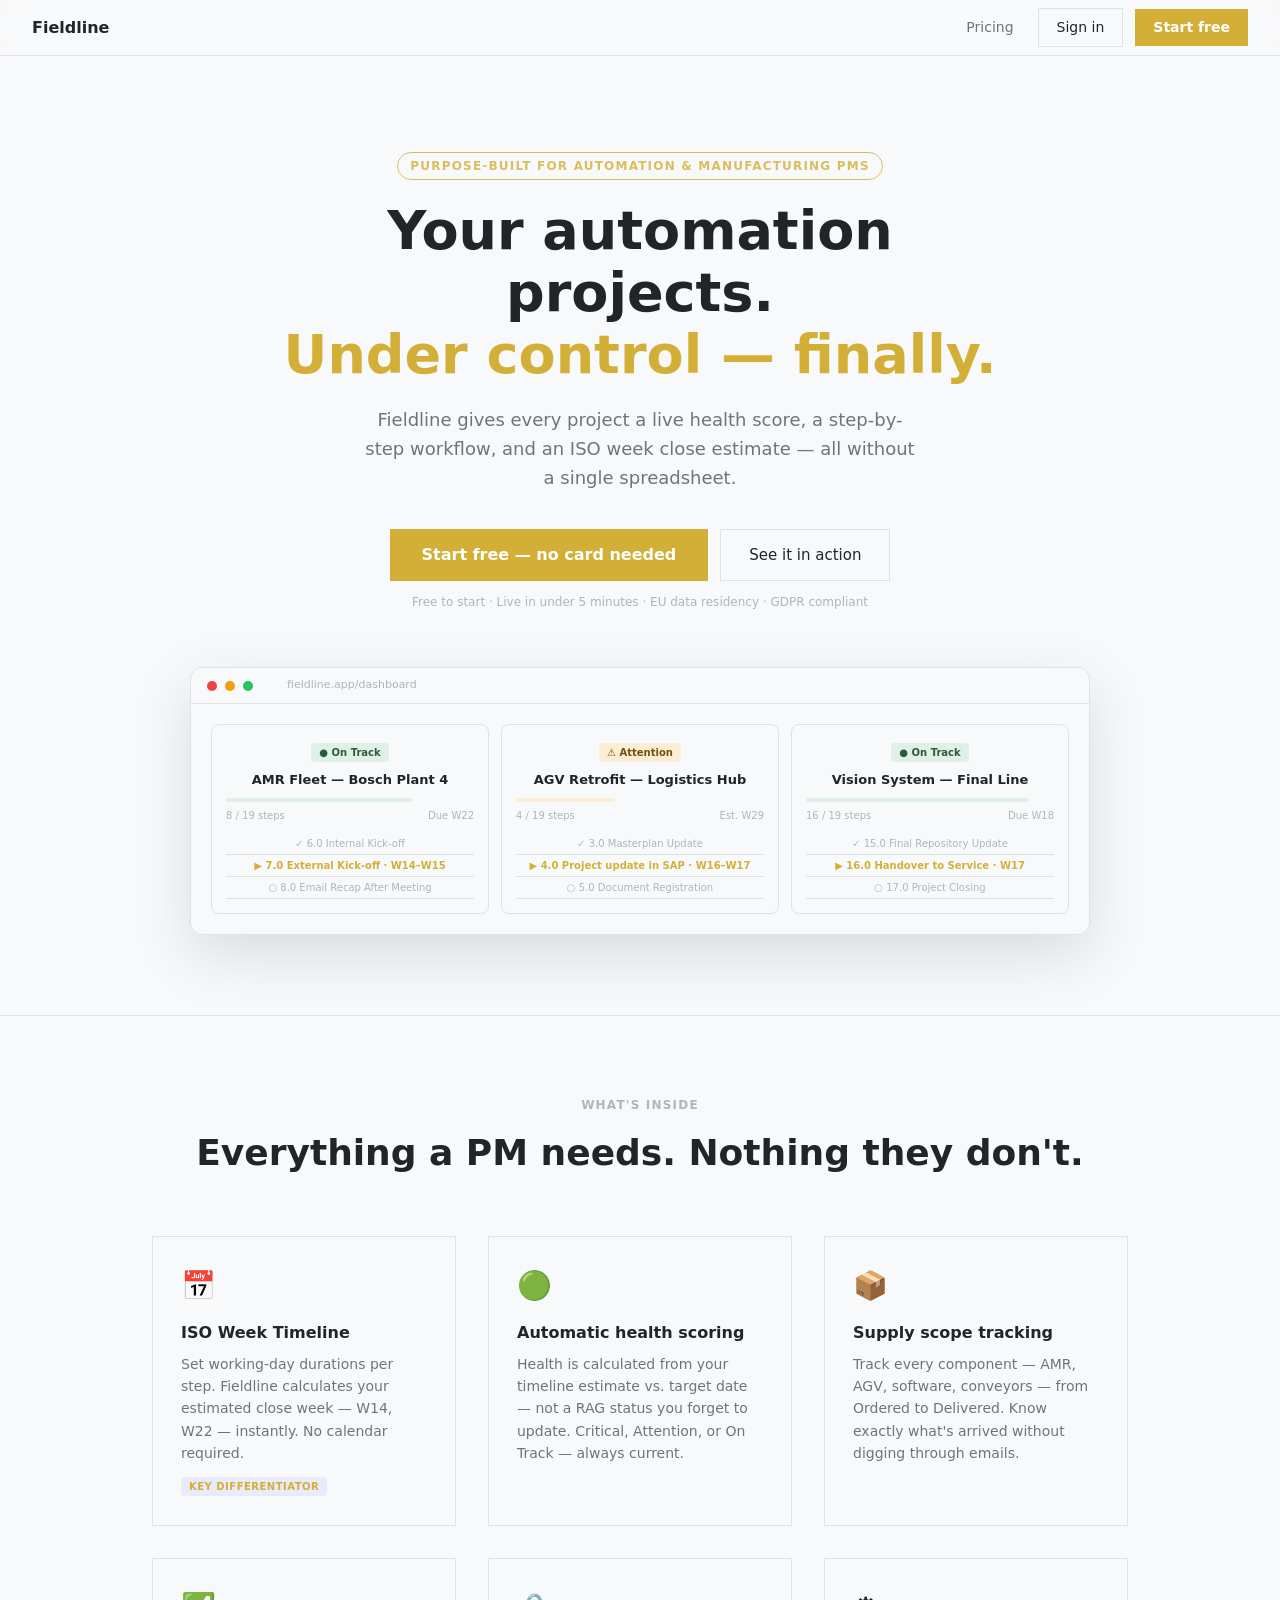
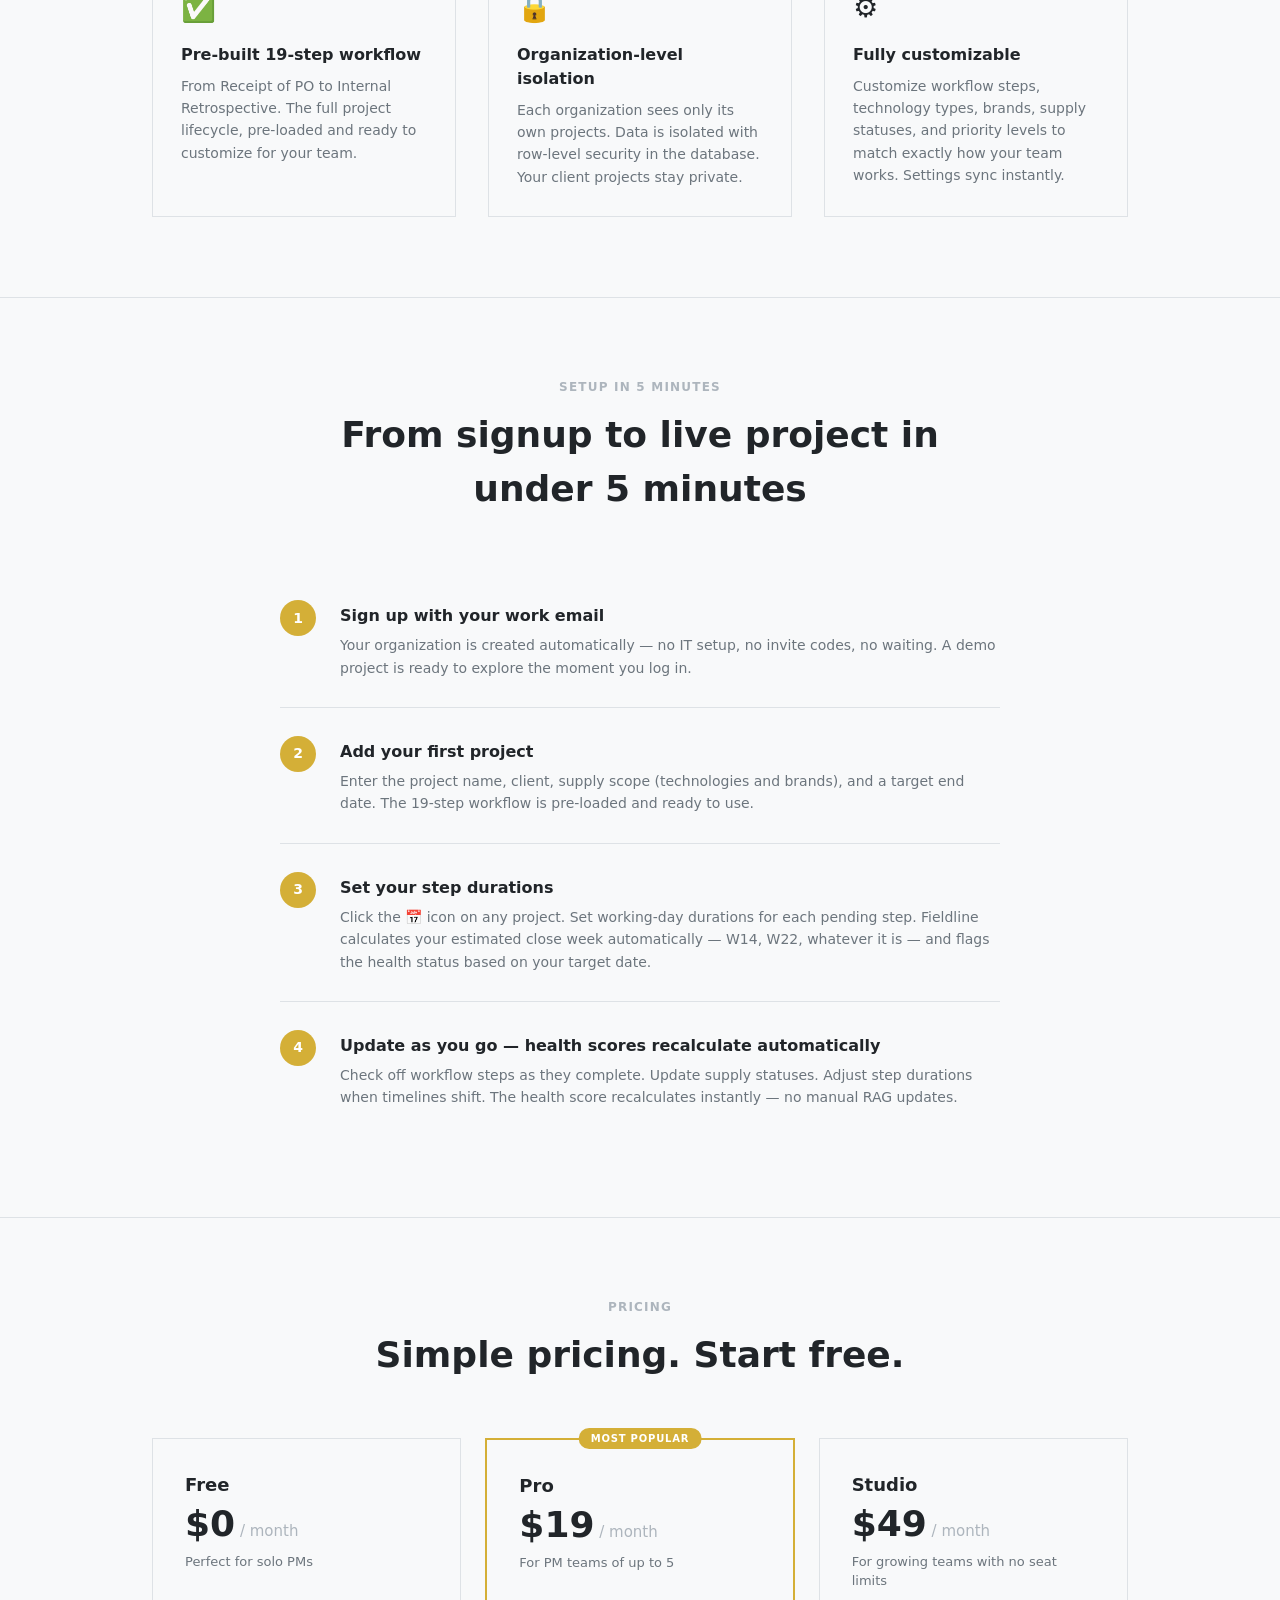
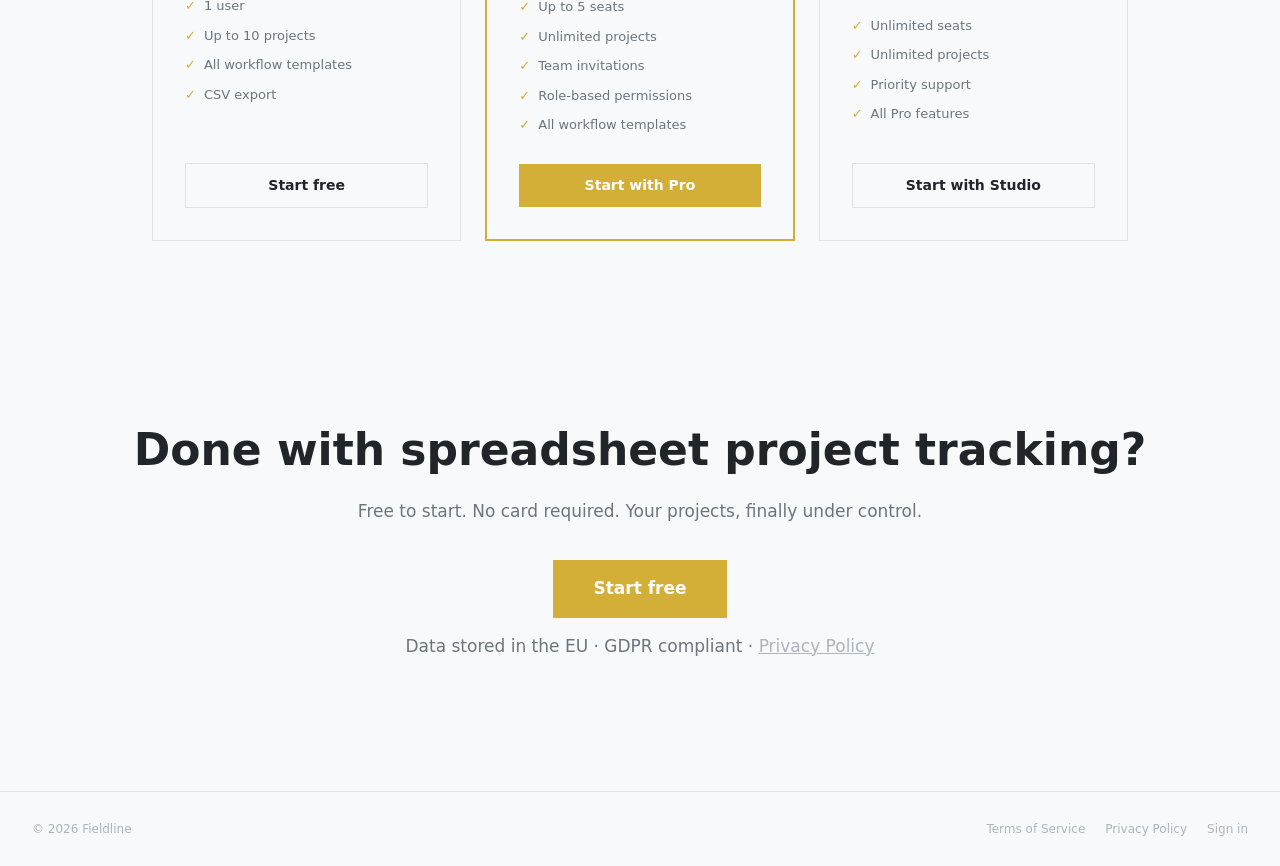
==== index.html @ 5351e6e5 "feat: Fieldline rebrand — logo, palette, splash screen - Replace brand name and copy with Fieldline " ====
<!DOCTYPE html>
<html lang="en">

<head>
    <meta charset="UTF-8">
    <link rel="icon" type="image/svg+xml" href="favicon.svg">
    <meta name="viewport" content="width=device-width, initial-scale=1.0">
    <title>Fieldline — Project Control for Automation & Manufacturing PMs</title>
    <meta name="description" content="Replace your project spreadsheets with a purpose-built dashboard. Workflow steps, supply scope, live health scoring, and ISO week scheduling — in one place.">

    <!-- Open Graph -->
    <meta property="og:title" content="Fieldline — Project Control for Automation & Manufacturing PMs">
    <meta property="og:description" content="Replace your project spreadsheets with a purpose-built dashboard. Workflow steps, supply scope, and ISO week scheduling in one place.">
    <meta property="og:type" content="website">
    <meta property="og:image" content="https://placehold.co/1200x630/1e293b/94a3b8?text=Fieldline">

    <!-- Twitter -->
    <meta name="twitter:card" content="summary_large_image">
    <meta name="twitter:title" content="Fieldline — Project Control for Automation & Manufacturing PMs">
    <meta name="twitter:description" content="Replace your project spreadsheets with a purpose-built dashboard.

    <!-- Favicon -->
    <link rel="icon" href="data:image/svg+xml,<svg xmlns='http://www.w3.org/2000/svg' viewBox='0 0 100 100'><text y='.9em' font-size='90'>📊</text></svg>">

    <link rel="stylesheet" href="styles.css">
    <style>
        /* ---- LANDING PAGE STYLES ---- */
        body { margin: 0; font-family: system-ui, -apple-system, sans-serif; }

        .lp-nav {
            position: sticky; top: 0; z-index: 100;
            display: flex; align-items: center; justify-content: space-between;
            padding: 0 32px; height: 56px;
            background: var(--bg-primary);
            border-bottom: 1px solid var(--border);
            backdrop-filter: blur(8px);
        }
        .lp-nav-brand { font-size: 16px; font-weight: 700; color: var(--text-primary); text-decoration: none; }
        .lp-nav-actions { display: flex; gap: 12px; align-items: center; }

        .lp-hero {
            padding: 96px 32px 80px;
            text-align: center;
            background: var(--bg-primary);
            border-bottom: 1px solid var(--border);
        }
        .lp-eyebrow {
            display: inline-block;
            font-size: 12px; font-weight: 700; letter-spacing: 0.1em; text-transform: uppercase;
            color: var(--primary); margin-bottom: 20px;
            padding: 4px 12px; border: 1px solid var(--primary);
            border-radius: 100px; opacity: 0.8;
        }
        .lp-headline {
            font-size: clamp(32px, 5vw, 54px);
            font-weight: 800; line-height: 1.15;
            color: var(--text-primary);
            max-width: 760px; margin: 0 auto 20px;
        }
        .lp-headline em { font-style: normal; color: var(--primary); }
        .lp-subline {
            font-size: 18px; color: var(--text-secondary); line-height: 1.6;
            max-width: 560px; margin: 0 auto 36px;
        }
        .lp-cta-group { display: flex; gap: 12px; justify-content: center; flex-wrap: wrap; }
        .lp-cta-primary {
            display: inline-block; padding: 14px 32px;
            background: var(--primary); color: white;
            font-size: 16px; font-weight: 700;
            border-radius: var(--radius); text-decoration: none;
            transition: opacity 0.15s;
        }
        .lp-cta-primary:hover { opacity: 0.88; }
        .lp-cta-secondary {
            display: inline-block; padding: 14px 28px;
            color: var(--text-primary); font-size: 15px; font-weight: 500;
            border: 1px solid var(--border); border-radius: var(--radius);
            text-decoration: none; background: var(--bg-primary);
            transition: border-color 0.15s;
        }
        .lp-cta-secondary:hover { border-color: var(--primary); }
        .lp-free-note { font-size: 12px; color: var(--text-muted); margin-top: 12px; }

        /* Mock dashboard preview */
        .lp-preview {
            max-width: 900px; margin: 56px auto 0;
            border: 1px solid var(--border); border-radius: 12px;
            overflow: hidden; box-shadow: 0 20px 60px rgba(0,0,0,0.12);
            background: var(--bg-secondary);
        }
        .lp-preview-bar {
            height: 36px; background: var(--bg-secondary);
            border-bottom: 1px solid var(--border);
            display: flex; align-items: center; padding: 0 16px; gap: 8px;
        }
        .lp-preview-dot { width: 10px; height: 10px; border-radius: 50%; }
        .lp-preview-url {
            flex: 1; height: 20px; background: var(--bg-primary);
            border-radius: 4px; margin: 0 16px;
            display: flex; align-items: center; padding: 0 10px;
            font-size: 11px; color: var(--text-muted);
        }
        .lp-preview-content { padding: 20px; display: grid; grid-template-columns: 1fr 1fr 1fr; gap: 12px; }
        .lp-mock-card {
            background: var(--bg-primary); border: 1px solid var(--border);
            border-radius: 8px; padding: 14px;
        }
        .lp-mock-tag { display: inline-block; font-size: 10px; font-weight: 700; padding: 2px 8px; border-radius: 4px; margin-bottom: 8px; }
        .lp-mock-tag.green { background: var(--green-bg); color: var(--green-text); }
        .lp-mock-tag.yellow { background: var(--yellow-bg); color: var(--yellow-text); }
        .lp-mock-tag.red { background: var(--red-bg); color: var(--red-text); }
        .lp-mock-title { font-size: 13px; font-weight: 600; color: var(--text-primary); margin-bottom: 8px; }
        .lp-mock-bar { height: 4px; border-radius: 2px; margin-bottom: 4px; }
        .lp-mock-row { display: flex; justify-content: space-between; font-size: 10px; color: var(--text-muted); margin-top: 6px; }
        .lp-mock-step { font-size: 10px; color: var(--text-muted); padding: 3px 0; border-bottom: 1px solid var(--border); }
        .lp-mock-step.active { color: var(--primary); font-weight: 600; }

        /* Features */
        .lp-features {
            padding: 80px 32px;
            max-width: 1040px; margin: 0 auto;
        }
        .lp-section-label {
            text-align: center; font-size: 12px; font-weight: 700;
            letter-spacing: 0.1em; text-transform: uppercase;
            color: var(--text-muted); margin-bottom: 12px;
        }
        .lp-section-title {
            text-align: center; font-size: clamp(24px, 3vw, 36px);
            font-weight: 800; color: var(--text-primary); margin-bottom: 56px;
        }
        .lp-features-grid {
            display: grid; grid-template-columns: repeat(3, 1fr); gap: 32px;
        }
        .lp-feature {
            padding: 28px; border: 1px solid var(--border);
            border-radius: var(--radius); background: var(--bg-secondary);
        }
        .lp-feature-icon { font-size: 28px; margin-bottom: 14px; display: block; }
        .lp-feature h3 { font-size: 16px; font-weight: 700; color: var(--text-primary); margin: 0 0 8px; }
        .lp-feature p { font-size: 14px; color: var(--text-secondary); line-height: 1.6; margin: 0; }
        .lp-feature-badge {
            display: inline-block; margin-top: 12px;
            font-size: 10px; font-weight: 700; letter-spacing: 0.05em;
            text-transform: uppercase; padding: 2px 8px;
            border-radius: 4px; color: var(--primary);
            background: rgba(99, 102, 241, 0.1);
        }

        /* How it works */
        .lp-steps {
            background: var(--bg-secondary);
            border-top: 1px solid var(--border);
            border-bottom: 1px solid var(--border);
            padding: 80px 32px;
        }
        .lp-steps-inner { max-width: 720px; margin: 0 auto; }
        .lp-step-list { display: flex; flex-direction: column; gap: 0; margin-top: 48px; }
        .lp-step {
            display: flex; gap: 24px; padding: 28px 0;
            border-bottom: 1px solid var(--border);
        }
        .lp-step:last-child { border-bottom: none; }
        .lp-step-num {
            width: 36px; height: 36px; min-width: 36px;
            border-radius: 50%; background: var(--primary);
            color: white; font-size: 14px; font-weight: 800;
            display: flex; align-items: center; justify-content: center;
        }
        .lp-step-body h3 { font-size: 16px; font-weight: 700; color: var(--text-primary); margin: 4px 0 6px; }
        .lp-step-body p { font-size: 14px; color: var(--text-secondary); line-height: 1.6; margin: 0; }

        /* Pricing */
        .lp-pricing {
            padding: 80px 32px;
            max-width: 1040px; margin: 0 auto;
        }
        .lp-pricing-grid {
            display: grid; grid-template-columns: repeat(3, 1fr); gap: 24px;
            margin-top: 48px;
        }
        .lp-plan {
            border: 1px solid var(--border); border-radius: var(--radius);
            padding: 32px; background: var(--bg-secondary);
            display: flex; flex-direction: column;
        }
        .lp-plan.popular {
            border-color: var(--primary); border-width: 2px;
            position: relative;
        }
        .lp-plan-badge {
            position: absolute; top: -12px; left: 50%; transform: translateX(-50%);
            background: var(--primary); color: #fff;
            font-size: 10px; font-weight: 700; letter-spacing: 0.08em;
            text-transform: uppercase; padding: 3px 12px; border-radius: 20px;
        }
        .lp-plan-name { font-size: 18px; font-weight: 800; color: var(--text-primary); margin-bottom: 8px; }
        .lp-plan-price { font-size: 36px; font-weight: 800; color: var(--text-primary); line-height: 1; }
        .lp-plan-price span { font-size: 15px; font-weight: 400; color: var(--text-muted); }
        .lp-plan-desc { font-size: 13px; color: var(--text-secondary); margin: 10px 0 20px; }
        .lp-plan-features { list-style: none; padding: 0; margin: 0 0 24px; flex: 1; }
        .lp-plan-features li { font-size: 13px; color: var(--text-secondary); padding: 5px 0; display: flex; gap: 8px; }
        .lp-plan-features li::before { content: "✓"; color: var(--primary); font-weight: 700; }
        .lp-plan-cta {
            display: block; text-align: center; padding: 11px 16px;
            border-radius: var(--radius); font-size: 14px; font-weight: 700;
            text-decoration: none; cursor: pointer;
        }
        .lp-plan-cta.primary { background: var(--primary); color: #fff; }
        .lp-plan-cta.primary:hover { opacity: 0.88; }
        .lp-plan-cta.secondary { border: 1.5px solid var(--border); color: var(--text-primary); }
        .lp-plan-cta.secondary:hover { border-color: var(--primary); color: var(--primary); }
        @media (max-width: 768px) {
            .lp-pricing-grid { grid-template-columns: 1fr; max-width: 400px; margin-left: auto; margin-right: auto; }
        }

        /* CTA banner */
        .lp-cta-banner {
            padding: 96px 32px; text-align: center;
        }
        .lp-cta-banner h2 { font-size: clamp(28px, 4vw, 44px); font-weight: 800; color: var(--text-primary); margin-bottom: 16px; }
        .lp-cta-banner p { font-size: 17px; color: var(--text-secondary); margin-bottom: 36px; }

        /* Footer */
        .lp-footer {
            border-top: 1px solid var(--border);
            padding: 28px 32px;
            display: flex; align-items: center; justify-content: space-between;
            font-size: 12px; color: var(--text-muted);
            flex-wrap: wrap; gap: 12px;
        }
        .lp-footer a { color: var(--text-muted); text-decoration: none; }
        .lp-footer a:hover { color: var(--primary); }

        @media (max-width: 768px) {
            .lp-hero { padding: 60px 20px 48px; }
            .lp-features-grid { grid-template-columns: 1fr; gap: 16px; }
            .lp-preview-content { grid-template-columns: 1fr; }
            .lp-preview-content .lp-mock-card:nth-child(n+2) { display: none; }
            .lp-nav { padding: 0 16px; }
            .lp-footer { flex-direction: column; text-align: center; }
        }
    </style>
</head>

<body>
    <!-- NAV -->
    <nav class="lp-nav">
        <a href="/" class="lp-nav-brand">Fieldline</a>
        <div class="lp-nav-actions">
            <a href="#pricing" style="font-size:14px; color:var(--text-secondary); text-decoration:none; padding: 8px 12px;">Pricing</a>
            <a href="login.html" class="lp-cta-secondary" style="padding: 8px 18px; font-size:14px;">Sign in</a>
            <a href="login.html#register" class="lp-cta-primary" style="padding: 8px 18px; font-size:14px;">Start free</a>
        </div>
    </nav>

    <!-- HERO -->
    <section class="lp-hero">
        <span class="lp-eyebrow">Purpose-built for automation & manufacturing PMs</span>
        <h1 class="lp-headline">
            Your automation projects.<br>
            <em>Under control — finally.</em>
        </h1>
        <p class="lp-subline">
            Fieldline gives every project a live health score, a step-by-step workflow, and an ISO week close estimate — all without a single spreadsheet.
        </p>
        <div class="lp-cta-group">
            <a href="login.html" class="lp-cta-primary">Start free — no card needed</a>
            <a href="#how-it-works" class="lp-cta-secondary">See it in action</a>
        </div>
        <p class="lp-free-note">Free to start · Live in under 5 minutes · EU data residency · GDPR compliant</p>

        <!-- MOCK DASHBOARD PREVIEW -->
        <div class="lp-preview">
            <div class="lp-preview-bar">
                <div class="lp-preview-dot" style="background:#ef4444;"></div>
                <div class="lp-preview-dot" style="background:#f59e0b;"></div>
                <div class="lp-preview-dot" style="background:#22c55e;"></div>
                <div class="lp-preview-url">fieldline.app/dashboard</div>
            </div>
            <div class="lp-preview-content">
                <!-- Card 1: On Track -->
                <div class="lp-mock-card">
                    <div class="lp-mock-tag green">● On Track</div>
                    <div class="lp-mock-title">AMR Fleet — Bosch Plant 4</div>
                    <div class="lp-mock-bar" style="background:var(--green-bg); width:75%;"></div>
                    <div class="lp-mock-row"><span>8 / 19 steps</span><span>Due W22</span></div>
                    <div style="margin-top:10px;">
                        <div class="lp-mock-step">✓ 6.0 Internal Kick-off</div>
                        <div class="lp-mock-step active">▶ 7.0 External Kick-off · W14–W15</div>
                        <div class="lp-mock-step">○ 8.0 Email Recap After Meeting</div>
                    </div>
                </div>
                <!-- Card 2: Attention -->
                <div class="lp-mock-card">
                    <div class="lp-mock-tag yellow">⚠ Attention</div>
                    <div class="lp-mock-title">AGV Retrofit — Logistics Hub</div>
                    <div class="lp-mock-bar" style="background:var(--yellow-bg); width:40%;"></div>
                    <div class="lp-mock-row"><span>4 / 19 steps</span><span>Est. W29</span></div>
                    <div style="margin-top:10px;">
                        <div class="lp-mock-step">✓ 3.0 Masterplan Update</div>
                        <div class="lp-mock-step active">▶ 4.0 Project update in SAP · W16–W17</div>
                        <div class="lp-mock-step">○ 5.0 Document Registration</div>
                    </div>
                </div>
                <!-- Card 3: Healthy -->
                <div class="lp-mock-card">
                    <div class="lp-mock-tag green">● On Track</div>
                    <div class="lp-mock-title">Vision System — Final Line</div>
                    <div class="lp-mock-bar" style="background:var(--green-bg); width:90%;"></div>
                    <div class="lp-mock-row"><span>16 / 19 steps</span><span>Due W18</span></div>
                    <div style="margin-top:10px;">
                        <div class="lp-mock-step">✓ 15.0 Final Repository Update</div>
                        <div class="lp-mock-step active">▶ 16.0 Handover to Service · W17</div>
                        <div class="lp-mock-step">○ 17.0 Project Closing</div>
                    </div>
                </div>
            </div>
        </div>
    </section>

    <!-- FEATURES -->
    <section class="lp-features">
        <p class="lp-section-label">What's inside</p>
        <h2 class="lp-section-title">Everything a PM needs. Nothing they don't.</h2>
        <div class="lp-features-grid">
            <div class="lp-feature">
                <span class="lp-feature-icon">📅</span>
                <h3>ISO Week Timeline</h3>
                <p>Set working-day durations per step. Fieldline calculates your estimated close week — W14, W22 — instantly. No calendar required.</p>
                <span class="lp-feature-badge">Key differentiator</span>
            </div>
            <div class="lp-feature">
                <span class="lp-feature-icon">🟢</span>
                <h3>Automatic health scoring</h3>
                <p>Health is calculated from your timeline estimate vs. target date — not a RAG status you forget to update. Critical, Attention, or On Track — always current.</p>
            </div>
            <div class="lp-feature">
                <span class="lp-feature-icon">📦</span>
                <h3>Supply scope tracking</h3>
                <p>Track every component — AMR, AGV, software, conveyors — from Ordered to Delivered. Know exactly what's arrived without digging through emails.</p>
            </div>
            <div class="lp-feature">
                <span class="lp-feature-icon">✅</span>
                <h3>Pre-built 19-step workflow</h3>
                <p>From Receipt of PO to Internal Retrospective. The full project lifecycle, pre-loaded and ready to customize for your team.</p>
            </div>
            <div class="lp-feature">
                <span class="lp-feature-icon">🔒</span>
                <h3>Organization-level isolation</h3>
                <p>Each organization sees only its own projects. Data is isolated with row-level security in the database. Your client projects stay private.</p>
            </div>
            <div class="lp-feature">
                <span class="lp-feature-icon">⚙️</span>
                <h3>Fully customizable</h3>
                <p>Customize workflow steps, technology types, brands, supply statuses, and priority levels to match exactly how your team works. Settings sync instantly.</p>
            </div>
        </div>
    </section>

    <!-- HOW IT WORKS -->
    <section class="lp-steps" id="how-it-works">
        <div class="lp-steps-inner">
            <p class="lp-section-label">Setup in 5 minutes</p>
            <h2 class="lp-section-title" style="text-align:center;">From signup to live project in under 5 minutes</h2>
            <div class="lp-step-list">
                <div class="lp-step">
                    <div class="lp-step-num">1</div>
                    <div class="lp-step-body">
                        <h3>Sign up with your work email</h3>
                        <p>Your organization is created automatically — no IT setup, no invite codes, no waiting. A demo project is ready to explore the moment you log in.</p>
                    </div>
                </div>
                <div class="lp-step">
                    <div class="lp-step-num">2</div>
                    <div class="lp-step-body">
                        <h3>Add your first project</h3>
                        <p>Enter the project name, client, supply scope (technologies and brands), and a target end date. The 19-step workflow is pre-loaded and ready to use.</p>
                    </div>
                </div>
                <div class="lp-step">
                    <div class="lp-step-num">3</div>
                    <div class="lp-step-body">
                        <h3>Set your step durations</h3>
                        <p>Click the 📅 icon on any project. Set working-day durations for each pending step. Fieldline calculates your estimated close week automatically — W14, W22, whatever it is — and flags the health status based on your target date.</p>
                    </div>
                </div>
                <div class="lp-step">
                    <div class="lp-step-num">4</div>
                    <div class="lp-step-body">
                        <h3>Update as you go — health scores recalculate automatically</h3>
                        <p>Check off workflow steps as they complete. Update supply statuses. Adjust step durations when timelines shift. The health score recalculates instantly — no manual RAG updates.</p>
                    </div>
                </div>
            </div>
        </div>
    </section>

    <!-- PRICING -->
    <section id="pricing">
        <div class="lp-pricing">
            <p class="lp-section-label">Pricing</p>
            <h2 class="lp-section-title">Simple pricing. Start free.</h2>
            <div class="lp-pricing-grid">
                <!-- Free -->
                <div class="lp-plan">
                    <div class="lp-plan-name">Free</div>
                    <div class="lp-plan-price">$0<span> / month</span></div>
                    <p class="lp-plan-desc">Perfect for solo PMs</p>
                    <ul class="lp-plan-features">
                        <li>1 user</li>
                        <li>Up to 10 projects</li>
                        <li>All workflow templates</li>
                        <li>CSV export</li>
                    </ul>
                    <a href="login.html#register" class="lp-plan-cta secondary">Start free</a>
                </div>
                <!-- Pro -->
                <div class="lp-plan popular">
                    <div class="lp-plan-badge">Most popular</div>
                    <div class="lp-plan-name">Pro</div>
                    <div class="lp-plan-price">$19<span> / month</span></div>
                    <p class="lp-plan-desc">For PM teams of up to 5</p>
                    <ul class="lp-plan-features">
                        <li>Up to 5 seats</li>
                        <li>Unlimited projects</li>
                        <li>Team invitations</li>
                        <li>Role-based permissions</li>
                        <li>All workflow templates</li>
                    </ul>
                    <a href="login.html#register" class="lp-plan-cta primary">Start with Pro</a>
                </div>
                <!-- Studio -->
                <div class="lp-plan">
                    <div class="lp-plan-name">Studio</div>
                    <div class="lp-plan-price">$49<span> / month</span></div>
                    <p class="lp-plan-desc">For growing teams with no seat limits</p>
                    <ul class="lp-plan-features">
                        <li>Unlimited seats</li>
                        <li>Unlimited projects</li>
                        <li>Priority support</li>
                        <li>All Pro features</li>
                    </ul>
                    <a href="login.html#register" class="lp-plan-cta secondary">Start with Studio</a>
                </div>
            </div>
        </div>
    </section>

    <!-- CTA BANNER -->
    <section class="lp-cta-banner">
        <h2>Done with spreadsheet project tracking?</h2>
        <p>Free to start. No card required. Your projects, finally under control.</p>
        <a href="login.html" class="lp-cta-primary" style="font-size:17px; padding:16px 40px;">Start free</a>
        <p class="lp-free-note" style="margin-top:16px;">Data stored in the EU · GDPR compliant · <a href="legal.html#privacy" style="color:var(--text-muted);">Privacy Policy</a></p>
    </section>

    <!-- FOOTER -->
    <footer class="lp-footer">
        <span>© 2026 Fieldline</span>
        <div style="display:flex; gap:20px;">
            <a href="legal.html#tos">Terms of Service</a>
            <a href="legal.html#privacy">Privacy Policy</a>
            <a href="login.html">Sign in</a>
        </div>
    </footer>

    <script>
        // Apply saved theme
        const t = localStorage.getItem('pm-theme') || 'light';
        document.documentElement.setAttribute('data-theme', t);
    </script>
</body>

</html>
---- styles.css ----
/* ============================================
   PM Dashboard — Premium Design System
   ============================================ */
@import url('https://fonts.googleapis.com/css2?family=Inter:wght@400;500;600;700;800&display=swap');

:root {
    /* Core */
    --font: 'Inter', -apple-system, BlinkMacSystemFont, 'Segoe UI', sans-serif;
    --radius-sm: 4px;
    --radius-md: 8px;
    --radius-lg: 12px;
    --radius-xl: 16px;
    --transition: 0.2s ease;

    /* Light Theme */
    --bg: #F8F9FA;
    --bg-alt: #F1F3F5;
    --card: #FFFFFF;
    --card-hover: #fdfaf7;
    --text: #212529;
    --text-secondary: #6C757D;
    --text-muted: #ADB5BD;
    --border: #DEE2E6;
    --border-hover: #c4ab82;
    --primary: #D4AF37;
    --primary-hover: #B8961F;
    --primary-light: #FBF5DC;
    --sidebar-bg: #1A1C1E;
    --sidebar-text: #9BA3AD;
    --sidebar-text-active: #FFFFFF;
    --sidebar-hover: #2C2F33;
    --status-workflow: #0056B3;
    --shadow-sm: 0 1px 2px rgba(44,31,20,0.06);
    --shadow-md: 0 4px 6px -1px rgba(44,31,20,0.09), 0 2px 4px -2px rgba(44,31,20,0.06);
    --shadow-lg: 0 10px 15px -3px rgba(44,31,20,0.1), 0 4px 6px -4px rgba(44,31,20,0.05);
    --shadow-xl: 0 20px 25px -5px rgba(44,31,20,0.12), 0 8px 10px -6px rgba(44,31,20,0.07);

    /* Status Colors */
    --green: #4a7c5e;
    --green-bg: #dff0e6;
    --green-text: #2d5a3e;
    --yellow: #c47f1a;
    --yellow-bg: #faefd4;
    --yellow-text: #7a4e0a;
    --red: #b85c4a;
    --red-bg: #f5e0db;
    --red-text: #7a2e1f;
    --blue: #4a6fa5;
    --blue-bg: #dde8f5;
    --blue-text: #2b4d80;
    --purple-bg: #ede4f5;
    --purple-text: #5c3580;
    --gray-bg: #ede0c4;
    --gray-text: #6b4f35;

    /* Supply States */
    --supply-indefinito: #e8dcc8;
    --supply-indefinito-text: #5a3e28;
    --supply-ordinato: #dde8f5;
    --supply-ordinato-text: #2b4d80;
    --supply-in-stock: #e3def5;
    --supply-in-stock-text: #3d2d7a;
    --supply-allestito: #d4eaf5;
    --supply-allestito-text: #1d5a7a;
    --supply-fat-done: #dff0e6;
    --supply-fat-done-text: #2d5a3e;
    --supply-spedito: #4a7c5e;
    --supply-spedito-text: #ffffff;
    --supply-consegnato: #2d5a4a;
    --supply-consegnato-text: #ffffff;
}

/* Dark Mode */
[data-theme="dark"] {
    --bg: #121416;
    --bg-alt: #1A1D20;
    --card: #1E2023;
    --card-hover: #25282C;
    --surface: #25282C;
    --text: #E9ECEF;
    --text-secondary: #9BA3AD;
    --text-muted: #6C757D;
    --border: #2C2F33;
    --border-hover: #3d3a35;
    --primary: #E5C55A;
    --primary-hover: #D4AF37;
    --primary-light: #2A2415;
    --sidebar-bg: #0F1012;
    --sidebar-hover: #1A1D20;
    --sidebar-text: #9BA3AD;
    --sidebar-text-active: #E9ECEF;
    --status-workflow: #4A9EE8;
    --shadow-sm: 0 1px 2px rgba(0,0,0,0.45);
    --shadow-md: 0 4px 6px rgba(0,0,0,0.45);
    --shadow-lg: 0 10px 15px rgba(0,0,0,0.5);
    --shadow-xl: 0 20px 25px rgba(0,0,0,0.55);

    /* Status Colors — dark mode */
    --green: #3d6b4f;
    --green-bg: #1a2e22;
    --green-text: #7dba95;
    --red: #8f4a3b;
    --red-bg: #2a1614;
    --red-text: #e08070;
    --yellow: #8a5c18;
    --yellow-bg: #251a09;
    --yellow-text: #d4943a;
    --blue: #3a5a8a;
    --blue-bg: #151e2e;
    --blue-text: #7aa0d4;
}

/* ---- RESET ---- */
*, *::before, *::after { margin: 0; padding: 0; box-sizing: border-box; }
html { scroll-behavior: smooth; }
body {
    font-family: var(--font);
    background-color: var(--bg);
    color: var(--text);
    line-height: 1.5;
    -webkit-font-smoothing: antialiased;
}

/* ---- LAYOUT ---- */
.app-layout {
    display: flex;
    min-height: 100vh;
}

/* Sidebar */
.sidebar {
    width: 240px;
    background: var(--sidebar-bg);
    border-right: 1px solid rgba(255,255,255,0.08);
    display: flex;
    flex-direction: column;
    position: fixed;
    top: 0; left: 0; bottom: 0;
    z-index: 100;
    transition: transform var(--transition);
}

.sidebar-brand {
    padding: 24px 20px;
    border-bottom: 1px solid rgba(255,255,255,0.08);
}

.sidebar-brand h2 {
    color: var(--sidebar-text-active);
    font-size: 17px;
    font-weight: 800;
    letter-spacing: 0.12em;
    text-transform: uppercase;
    display: flex;
    align-items: center;
    gap: 10px;
}

.brand-mark {
    display: inline-flex;
    align-items: center;
    justify-content: center;
    width: 26px;
    height: 26px;
    flex-shrink: 0;
}

/* brand-mark: sidebar (dark) — white for contrast */
.brand-mark svg path { fill: #ffffff; }

/* brand-mark: light context (login / join card) — brand brown */
.login-card .brand-mark svg path { fill: #a27e5e; }
.login-card .brand-mark { width: 30px; height: 30px; }

/* brand-mark: dark mode sidebar — white */
[data-theme="dark"] .brand-mark svg path { fill: #ffffff; }

/* Sidebar border: dark mode override */
[data-theme="dark"] .sidebar { border-right-color: rgba(255,255,255,0.06); }
[data-theme="dark"] .sidebar-brand { border-bottom-color: rgba(255,255,255,0.06); }
[data-theme="dark"] .sidebar-footer { border-top-color: rgba(255,255,255,0.06); }

.sidebar-brand small {
    color: var(--sidebar-text);
    font-size: 11px;
    font-weight: 500;
    text-transform: uppercase;
    letter-spacing: 0.5px;
}

.sidebar-nav {
    flex: 1;
    padding: 16px 12px;
    display: flex;
    flex-direction: column;
    gap: 4px;
}

.sidebar-link {
    display: flex;
    align-items: center;
    gap: 12px;
    padding: 10px 12px;
    border-radius: var(--radius-md);
    color: var(--sidebar-text);
    text-decoration: none;
    font-size: 14px;
    font-weight: 500;
    cursor: pointer;
    border: none;
    background: none;
    width: 100%;
    text-align: left;
    transition: all var(--transition);
}

.sidebar-link:hover, .sidebar-link.active {
    background: var(--sidebar-hover);
    color: var(--sidebar-text-active);
}

.sidebar-link .icon {
    font-size: 18px;
    width: 24px;
    text-align: center;
}

.sidebar-footer {
    padding: 16px;
    border-top: 1px solid rgba(255,255,255,0.08);
}

.sidebar-user {
    display: flex;
    align-items: center;
    gap: 10px;
    padding: 8px;
    border-radius: var(--radius-md);
}

.sidebar-user .avatar {
    width: 32px; height: 32px;
    border-radius: 50%;
    background: var(--primary);
    display: flex;
    align-items: center;
    justify-content: center;
    color: white;
    font-weight: 700;
    font-size: 13px;
    flex-shrink: 0;
}

.sidebar-user .user-info {
    min-width: 0;
}

.sidebar-user .user-name {
    font-size: 13px;
    font-weight: 600;
    color: var(--sidebar-text-active);
    white-space: nowrap;
    overflow: hidden;
    text-overflow: ellipsis;
}

.sidebar-user .user-org {
    font-size: 11px;
    color: var(--sidebar-text);
    white-space: nowrap;
    overflow: hidden;
    text-overflow: ellipsis;
}

/* Main Content */
.main-content {
    flex: 1;
    margin-left: 240px;
    min-height: 100vh;
}

.topbar {
    display: flex;
    justify-content: space-between;
    align-items: center;
    padding: 16px 32px;
    background: var(--card);
    border-bottom: 1px solid var(--border);
    position: sticky;
    top: 0;
    z-index: 50;
}

.topbar-left h1 {
    font-size: 22px;
    font-weight: 800;
    letter-spacing: -0.5px;
}

.topbar-left p {
    font-size: 13px;
    color: var(--text-secondary);
    margin-top: 2px;
}

.topbar-actions {
    display: flex;
    gap: 10px;
    align-items: center;
}

.content-area {
    padding: 28px 32px;
}

/* ---- BUTTONS ---- */
.btn {
    display: inline-flex;
    align-items: center;
    gap: 8px;
    padding: 9px 18px;
    border-radius: var(--radius-md);
    font-family: var(--font);
    font-size: 13px;
    font-weight: 600;
    cursor: pointer;
    border: 1px solid transparent;
    transition: all var(--transition);
    white-space: nowrap;
}

.btn-primary {
    background: var(--primary);
    color: white;
    border-color: var(--primary);
}
.btn-primary:hover { background: var(--primary-hover); border-color: var(--primary-hover); transform: translateY(-1px); box-shadow: var(--shadow-md); }
.btn-primary:active { transform: translateY(0); }

.btn-secondary {
    background: var(--card);
    color: var(--text);
    border-color: var(--border);
}
.btn-secondary:hover { background: var(--bg-alt); border-color: var(--border-hover); }

.btn-ghost {
    background: transparent;
    color: var(--text-secondary);
    border: none;
    padding: 8px;
}
.btn-ghost:hover { color: var(--text); background: var(--bg-alt); }

.btn-danger {
    background: transparent;
    color: var(--red);
    border: none;
}
.btn-danger:hover { background: var(--red-bg); }

/* ---- SUMMARY CARDS ---- */
.summary-row {
    display: grid;
    grid-template-columns: repeat(4, 1fr);
    gap: 16px;
    margin-bottom: 28px;
}

.summary-card {
    background: var(--card);
    border: 1px solid var(--border);
    border-radius: var(--radius-lg);
    padding: 20px;
    transition: all var(--transition);
}

.summary-card:hover { box-shadow: var(--shadow-md); transform: translateY(-2px); }

.summary-card .label {
    font-size: 12px;
    font-weight: 600;
    color: var(--text-secondary);
    text-transform: uppercase;
    letter-spacing: 0.5px;
}

.summary-card .value {
    font-size: 32px;
    font-weight: 800;
    margin-top: 4px;
    letter-spacing: -1px;
}

.summary-card .sub {
    font-size: 12px;
    color: var(--text-muted);
    margin-top: 2px;
}

/* ---- PROJECT CARDS ---- */
.section-title {
    font-size: 22px;
    font-weight: 800;
    text-transform: uppercase;
    border-bottom: 3px solid var(--primary);
    padding-bottom: 8px;
    margin: 32px 0 16px 0;
    letter-spacing: -0.3px;
}

.client-title {
    font-size: 16px;
    font-weight: 700;
    color: var(--text-secondary);
    text-transform: uppercase;
    margin: 20px 0 10px 0;
    letter-spacing: 0.3px;
}

.project-card {
    background: var(--card);
    border-radius: var(--radius-lg);
    box-shadow: var(--shadow-sm);
    padding: 24px;
    border: 1px solid var(--border);
    margin-bottom: 20px;
    transition: all var(--transition);
}

.project-card:hover {
    box-shadow: var(--shadow-md);
    border-color: var(--border-hover);
}

.project-header {
    display: flex;
    justify-content: space-between;
    align-items: flex-start;
    gap: 16px;
    margin-bottom: 8px;
}

.project-title {
    font-size: 20px;
    font-weight: 700;
    display: flex;
    align-items: center;
    flex-wrap: wrap;
    gap: 8px;
    margin: 0;
    letter-spacing: -0.3px;
}

.project-body {
    display: flex;
    gap: 24px;
}

.project-main-info { flex: 2.2; min-width: 0; }

/* Aside panels */
.aside-panel {
    flex: 0.7;
    background: var(--bg-alt);
    border: 1px solid var(--border);
    border-radius: var(--radius-lg);
    padding: 16px;
    height: fit-content;
}

.aside-title {
    font-size: 10px;
    font-weight: 800;
    color: var(--text-secondary);
    text-transform: uppercase;
    letter-spacing: 0.5px;
    margin-bottom: 12px;
    border-bottom: 1px solid var(--border);
    padding-bottom: 6px;
    display: flex;
    justify-content: space-between;
}

/* ---- BADGES ---- */
.badge {
    font-size: 11px;
    padding: 3px 8px;
    border-radius: var(--radius-sm);
    font-weight: 700;
    text-transform: uppercase;
    letter-spacing: 0.3px;
    display: inline-block;
}

.badge-high { background: var(--red-bg); color: var(--red-text); }
.badge-medium { background: var(--yellow-bg); color: var(--yellow-text); }
.badge-low { background: var(--blue-bg); color: var(--blue-text); }

.badge-executive { background: var(--green-bg); color: var(--green-text); }
.badge-try_buy { background: var(--purple-bg); color: var(--purple-text); }
.badge-no_project { background: var(--gray-bg); color: var(--gray-text); }

/* Generic fallback for any unlisted supply state */
[class^="status-"], [class*=" status-"] { background: #e8dcc8; color: #5a3e28; }

/* Supply badges */
.supply-badge {
    display: inline-block;
    margin-top: 6px;
    font-size: 10px;
    padding: 3px 10px;
    border-radius: 6px;
    font-weight: 800;
    text-transform: uppercase;
}

.status-indefinito { background: var(--supply-indefinito); color: var(--supply-indefinito-text); }
.status-ordinato { background: var(--supply-ordinato); color: var(--supply-ordinato-text); }
.status-in_stock { background: var(--supply-in-stock); color: var(--supply-in-stock-text); }
.status-allestito { background: var(--supply-allestito); color: var(--supply-allestito-text); }
.status-fat_done { background: var(--supply-fat-done); color: var(--supply-fat-done-text); }
.status-spedito { background: var(--supply-spedito); color: var(--supply-spedito-text); }
.status-consegnato { background: var(--supply-consegnato); color: var(--supply-consegnato-text); }

/* Generic fallback for any unrecognised state — neutral warm tan */
[class^="status-"] { background: #ede0c4; color: #6b4f35; }

/* Software Development */
.status-backlog        { background: #e8dcc8; color: #5a3e28; }
.status-in_analysis    { background: #dde8f5; color: #2b4d80; }
.status-in_development { background: #e3def5; color: #3d2d7a; }
.status-in_review      { background: #faefd4; color: #7a4e0a; }
.status-testing        { background: #faefd4; color: #7a4e0a; }
.status-staging        { background: #dff0e6; color: #2d5a3e; }
.status-released       { background: #4a7c5e; color: #ffffff; }

/* Construction */
.status-not_ordered { background: #e8dcc8; color: #5a3e28; }
.status-quoted      { background: #dde8f5; color: #2b4d80; }
.status-po_issued   { background: #e3def5; color: #3d2d7a; }
.status-on_site     { background: #faefd4; color: #7a4e0a; }
.status-installed   { background: #dff0e6; color: #2d5a3e; }
.status-inspected   { background: #c8e8d4; color: #1e4a2e; }
.status-completed   { background: #4a7c5e; color: #ffffff; }

/* Marketing Agency */
.status-briefing      { background: #e8dcc8; color: #5a3e28; }
.status-research      { background: #dde8f5; color: #2b4d80; }
.status-draft         { background: #e3def5; color: #3d2d7a; }
.status-client_review { background: #faefd4; color: #7a4e0a; }
.status-revisions     { background: #f5e0db; color: #7a2e1f; }
.status-approved      { background: #dff0e6; color: #2d5a3e; }
.status-live          { background: #4a7c5e; color: #ffffff; }
.status-reporting     { background: #2d5a4a; color: #ffffff; }

/* Product Launch */
.status-concept         { background: #e8dcc8; color: #5a3e28; }
.status-prototype       { background: #dde8f5; color: #2b4d80; }
.status-user_testing    { background: #e3def5; color: #3d2d7a; }
.status-iteration       { background: #faefd4; color: #7a4e0a; }
.status-mass_production { background: #f5e4b8; color: #6b3e08; }
.status-qa              { background: #faefd4; color: #7a4e0a; }
.status-market_ready    { background: #4a7c5e; color: #ffffff; }

/* Event Management */
.status-inquired    { background: #e8dcc8; color: #5a3e28; }
.status-booked      { background: #e3def5; color: #3d2d7a; }
.status-confirmed   { background: #dff0e6; color: #2d5a3e; }
.status-in_progress { background: #faefd4; color: #7a4e0a; }
.status-invoiced    { background: #2d5a4a; color: #ffffff; }

/* Manufacturing */
.status-partial_receipt { background: #e3def5; color: #3d2d7a; }
.status-received        { background: #dff0e6; color: #2d5a3e; }
.status-in_production   { background: #faefd4; color: #7a4e0a; }
.status-qc_pending      { background: #f5e4b8; color: #6b3e08; }
.status-qc_passed       { background: #c8e8d4; color: #1e4a2e; }
.status-shipped         { background: #4a7c5e; color: #ffffff; }

/* Consulting */
.status-proposed { background: #e8dcc8; color: #5a3e28; }
.status-drafting  { background: #e3def5; color: #3d2d7a; }
.status-delivered { background: #4a7c5e; color: #ffffff; }
.status-accepted  { background: #2d5a4a; color: #ffffff; }

/* Healthcare / MedTech */
.status-ordered   { background: #dde8f5; color: #2b4d80; }
.status-validated { background: #dff0e6; color: #2d5a3e; }
.status-tested    { background: #c8e8d4; color: #1e4a2e; }
.status-certified { background: #4a7c5e; color: #ffffff; }
.status-active    { background: #2d5a4a; color: #ffffff; }

/* E-commerce / Retail */
.status-sourcing      { background: #e8dcc8; color: #5a3e28; }
.status-sample_review { background: #dde8f5; color: #2b4d80; }
.status-in_transit    { background: #faefd4; color: #7a4e0a; }
.status-in_warehouse  { background: #dff0e6; color: #2d5a3e; }
.status-listed        { background: #c8e8d4; color: #1e4a2e; }

/* ---- METRICS ---- */
.metrics-grid {
    display: grid;
    grid-template-columns: repeat(4, 1fr);
    gap: 12px;
    margin-top: 16px;
}

.metric-card {
    border: 1px solid var(--border);
    border-radius: var(--radius-md);
    padding: 12px;
    background: var(--card);
}

.metric-bar {
    width: 100%; height: 6px;
    border-radius: 3px;
    margin-bottom: 8px;
}

.bar-green { background: var(--green); }
.bar-yellow { background: var(--yellow); }
.bar-red { background: var(--red); }

/* ---- WORKFLOW CAROUSEL ---- */
.workflow-carousel {
    height: 200px;
    overflow-y: scroll;
    scroll-behavior: smooth;
    padding: 60px 0;
    mask-image: linear-gradient(to bottom, transparent, black 25%, black 75%, transparent);
    scrollbar-width: none;
}
.workflow-carousel::-webkit-scrollbar { display: none; }

.workflow-step {
    padding: 10px;
    margin: 4px 0;
    border-radius: var(--radius-md);
    display: flex;
    align-items: center;
    gap: 10px;
    font-size: 13px;
    color: var(--text-muted);
    transition: all 0.3s ease;
    opacity: 0.3;
}

.workflow-step.active-focus {
    opacity: 1;
    background: var(--card);
    border: 1px solid var(--primary);
    transform: scale(1.05);
    color: var(--text);
    font-weight: 600;
    box-shadow: var(--shadow-md);
}

/* ---- MODALS ---- */
.modal-overlay {
    display: none;
    position: fixed;
    inset: 0;
    background: rgba(0, 0, 0, 0.5);
    backdrop-filter: blur(4px);
    z-index: 1000;
    align-items: center;
    justify-content: center;
    padding: 16px;
    animation: fadeIn 0.2s ease;
}

.modal-overlay.active { display: flex; }

.modal-box {
    background: var(--card);
    border-radius: var(--radius-xl);
    padding: 32px;
    max-width: 850px;
    width: 100%;
    max-height: 90vh;
    overflow-y: auto;
    box-shadow: var(--shadow-xl);
    animation: slideUp 0.3s ease;
}

.modal-box h2 {
    font-size: 20px;
    font-weight: 800;
    margin-bottom: 20px;
    letter-spacing: -0.3px;
}

/* ---- FORMS ---- */
.form-label {
    display: block;
    font-size: 13px;
    font-weight: 600;
    margin-bottom: 6px;
    color: var(--text-secondary);
}

.form-input, .form-select, .form-textarea {
    width: 100%;
    padding: 10px 12px;
    border: 1px solid var(--border);
    border-radius: var(--radius-md);
    font-family: var(--font);
    font-size: 14px;
    color: var(--text);
    background: var(--card);
    transition: border-color var(--transition), box-shadow var(--transition);
}

.form-input:focus, .form-select:focus, .form-textarea:focus {
    outline: none;
    border-color: var(--primary);
    box-shadow: 0 0 0 3px rgba(162, 126, 94, 0.15);
}

.form-textarea { min-height: 60px; resize: vertical; }

.form-grid { display: grid; gap: 16px; }
.form-grid-2 { grid-template-columns: 1fr 1fr; }
.form-grid-3 { grid-template-columns: 1fr 1fr 1fr; }

/* ---- SETTINGS ---- */
.settings-section {
    margin-bottom: 20px;
    border: 1px solid var(--border);
    border-radius: var(--radius-lg);
    padding: 16px;
    background: var(--bg-alt);
}

.settings-section h3 {
    font-size: 13px;
    font-weight: 700;
    margin-bottom: 12px;
    text-transform: uppercase;
    color: var(--text-secondary);
    letter-spacing: 0.3px;
}

.settings-tag-list {
    display: flex;
    flex-wrap: wrap;
    gap: 8px;
    margin-bottom: 10px;
}

.settings-tag {
    display: inline-flex;
    align-items: center;
    gap: 6px;
    background: var(--card);
    border: 1px solid var(--border);
    border-radius: var(--radius-md);
    padding: 6px 10px;
    font-size: 13px;
    font-weight: 500;
}

.settings-tag .remove-tag {
    cursor: pointer;
    color: var(--red);
    font-weight: 700;
    font-size: 14px;
    border: none;
    background: none;
    padding: 0 2px;
    transition: opacity var(--transition);
}
.settings-tag .remove-tag:hover { opacity: 0.7; }

.settings-add-row {
    display: flex;
    gap: 8px;
    margin-top: 8px;
}

/* ---- TOAST NOTIFICATIONS ---- */
.toast-container {
    position: fixed;
    top: 20px;
    right: 20px;
    z-index: 9999;
    display: flex;
    flex-direction: column;
    gap: 8px;
}

.toast {
    padding: 12px 20px;
    border-radius: var(--radius-md);
    font-size: 13px;
    font-weight: 600;
    color: white;
    box-shadow: var(--shadow-lg);
    animation: slideInRight 0.3s ease, fadeOut 0.3s ease 2.7s forwards;
    max-width: 360px;
}

.toast-success { background: var(--green); }
.toast-error { background: var(--red); }
.toast-info { background: var(--primary); }

/* ---- HEALTH STATUS DOTS ---- */
.health-dot {
    display: inline-block;
    width: 8px; height: 8px;
    border-radius: 50%;
    margin-right: 6px;
}

.health-healthy { background: var(--green); }
.health-warning { background: var(--yellow); }
.health-critical { background: var(--red); }

/* ---- LOGIN PAGE ---- */
.login-page {
    min-height: 100vh;
    display: flex;
    align-items: center;
    justify-content: center;
    background: linear-gradient(135deg, #1e1208 0%, #2c1f14 50%, #1e1208 100%);
    padding: 24px;
}

.login-card {
    background: white;
    border-radius: var(--radius-xl);
    padding: 40px;
    width: 100%;
    max-width: 420px;
    box-shadow: var(--shadow-xl);
    animation: slideUp 0.4s ease;
}

.login-card h1 {
    font-size: 22px;
    font-weight: 800;
    text-align: center;
    margin-bottom: 4px;
    letter-spacing: 0.12em;
    text-transform: uppercase;
    color: #2c1f14;
    display: flex;
    align-items: center;
    justify-content: center;
    gap: 10px;
}

.login-card .subtitle {
    text-align: center;
    font-size: 14px;
    color: #7a5c3e;
    margin-bottom: 28px;
}

.login-tabs {
    display: flex;
    background: #ede0c4;
    border-radius: var(--radius-md);
    padding: 4px;
    margin-bottom: 24px;
}

.login-tab {
    flex: 1;
    padding: 8px;
    text-align: center;
    font-size: 13px;
    font-weight: 600;
    cursor: pointer;
    border-radius: 6px;
    border: none;
    background: transparent;
    color: #7a5c3e;
    transition: all var(--transition);
}

.login-tab.active {
    background: #fdfcfa;
    color: #2c1f14;
    box-shadow: var(--shadow-sm);
}

.login-form { display: flex; flex-direction: column; gap: 16px; }

.login-form .form-input {
    padding: 12px 14px;
    border: 1px solid #d9c9a8;
    color: #2c1f14;
    background: #fdfcfa;
}

.login-form .btn-primary {
    width: 100%;
    padding: 12px;
    font-size: 14px;
    justify-content: center;
}

.login-error {
    background: var(--red-bg);
    color: var(--red-text);
    padding: 10px 14px;
    border-radius: var(--radius-md);
    font-size: 13px;
    display: none;
}

/* ---- EMPTY STATE ---- */
.empty-state {
    text-align: center;
    padding: 60px 20px;
    color: var(--text-secondary);
}

.empty-state .icon { font-size: 48px; margin-bottom: 16px; }
.empty-state h3 { font-size: 18px; font-weight: 700; color: var(--text); margin-bottom: 8px; }
.empty-state p { font-size: 14px; max-width: 400px; margin: 0 auto 20px; }

/* ---- ANIMATIONS ---- */
@keyframes fadeIn {
    from { opacity: 0; }
    to { opacity: 1; }
}

@keyframes slideUp {
    from { opacity: 0; transform: translateY(20px); }
    to { opacity: 1; transform: translateY(0); }
}

@keyframes slideInRight {
    from { opacity: 0; transform: translateX(100px); }
    to { opacity: 1; transform: translateX(0); }
}

@keyframes fadeOut {
    from { opacity: 1; }
    to { opacity: 0; }
}

/* ---- RESPONSIVE ---- */
@media (max-width: 1024px) {
    .summary-row { grid-template-columns: repeat(2, 1fr); }
    .project-body { flex-direction: column; }
    .aside-panel { flex: 1; }
    .metrics-grid { grid-template-columns: repeat(2, 1fr); }
}

@media (max-width: 768px) {
    .sidebar { transform: translateX(-100%); }
    .sidebar.open { transform: translateX(0); }
    .main-content { margin-left: 0; }
    .topbar { padding: 12px 16px; }
    .content-area { padding: 16px; }
    .summary-row { grid-template-columns: 1fr 1fr; gap: 10px; }
    .form-grid-2, .form-grid-3 { grid-template-columns: 1fr; }
    .modal-box { padding: 20px; }

    .mobile-menu-btn {
        display: flex !important;
    }
}

.mobile-menu-btn {
    display: none;
    background: none;
    border: none;
    font-size: 22px;
    cursor: pointer;
    color: var(--text);
    padding: 4px;
}

/* ---- SETTINGS TABS ---- */
.settings-tabs {
    display: flex;
    border-bottom: 2px solid var(--border);
    margin-bottom: 0;
    gap: 0;
}
.settings-tab {
    background: none;
    border: none;
    border-bottom: 2px solid transparent;
    margin-bottom: -2px;
    padding: 10px 20px;
    font-size: 14px;
    font-weight: 500;
    color: var(--text-secondary);
    cursor: pointer;
    transition: color var(--transition), border-color var(--transition);
}
.settings-tab:hover { color: var(--text); }
.settings-tab.active {
    color: var(--primary);
    border-bottom-color: var(--primary);
}

/* Sidebar backdrop for mobile */
.sidebar-backdrop {
    display: none;
    position: fixed;
    inset: 0;
    background: rgba(0,0,0,0.4);
    z-index: 99;
}
.sidebar-backdrop.active { display: block; }

/* ---- DARK MODE TOGGLE ---- */
.theme-toggle {
    background: var(--bg-alt);
    border: 1px solid var(--border);
    border-radius: var(--radius-md);
    padding: 7px 10px;
    cursor: pointer;
    font-size: 16px;
    transition: all var(--transition);
    display: flex;
    align-items: center;
}
.theme-toggle:hover { background: var(--border); }

/* ---- ACTION BOX ---- */
.action-box {
    background: var(--yellow-bg);
    border-left: 4px solid var(--yellow);
    padding: 12px;
    border-radius: var(--radius-sm);
    margin-bottom: 12px;
    font-size: 13px;
    color: var(--yellow-text);
}

/* ---- DANGER SOLID BUTTON ---- */
.btn-danger-solid {
    background: var(--red);
    color: white;
    border: 1px solid var(--red);
}
.btn-danger-solid:hover { background: #963d2e; border-color: #963d2e; }

/* ---- BADGE CATEGORY (generic) ---- */
.badge-category { background: var(--blue-bg); color: var(--blue-text); }

/* ---- NEUTRAL TAG / BADGE FALLBACK (light mode) ---- */
.cat-tag, .priority-tag, [class*="-badge"], [class*="-tag"] {
    background: #E9ECEF;
    color: #495057;
}

/* ---- CONFIRM MODAL ---- */
#confirmModal .modal-box {
    text-align: center;
    max-width: 420px;
}
#confirmModal h2 { margin-bottom: 8px; }

/* ---- TEMPLATE GRID (dashboard) ---- */
.template-grid {
    display: grid;
    grid-template-columns: repeat(auto-fill, minmax(220px, 1fr));
    gap: 14px;
}

.template-card {
    border: 2px solid var(--border);
    border-radius: var(--radius-lg);
    padding: 18px;
    background: var(--bg-alt);
    cursor: pointer;
    transition: all var(--transition);
    display: flex;
    flex-direction: column;
}

.template-card:hover {
    border-color: var(--primary);
    background: var(--primary-light);
    transform: translateY(-2px);
    box-shadow: var(--shadow-md);
}

.template-icon {
    font-size: 32px;
    margin-bottom: 10px;
}

.template-name {
    font-size: 14px;
    font-weight: 700;
    margin-bottom: 6px;
    color: var(--text);
}

.template-desc {
    font-size: 12px;
    color: var(--text-secondary);
    line-height: 1.5;
    flex: 1;
}

.template-preview {
    margin-top: 12px;
    padding-top: 10px;
    border-top: 1px solid var(--border);
}

.template-step {
    font-size: 11px;
    color: var(--text-muted);
    padding: 3px 0;
    white-space: nowrap;
    overflow: hidden;
    text-overflow: ellipsis;
}

/* ---- TEMPLATE GRID (login) ---- */
.template-grid-login {
    display: grid;
    grid-template-columns: repeat(2, 1fr);
    gap: 10px;
    max-height: 360px;
    overflow-y: auto;
    padding-right: 4px;
}

.template-card-login {
    border: 2px solid #d9c9a8;
    border-radius: var(--radius-lg);
    padding: 14px;
    background: #f2e9d2;
    cursor: pointer;
    transition: all var(--transition);
    text-align: left;
}

.template-card-login:hover {
    border-color: #a27e5e;
    background: #f9f4ed;
}

.template-card-login.selected {
    border-color: #a27e5e;
    background: #f2e9d2;
    box-shadow: 0 0 0 3px rgba(162, 126, 94, 0.18);
}

/* ---- REGISTER STEP INDICATOR ---- */
.register-step-indicator {
    display: flex;
    align-items: center;
    gap: 6px;
    margin-bottom: 20px;
    padding: 10px 14px;
    background: #ede0c4;
    border-radius: var(--radius-md);
}

.step-dot {
    width: 10px;
    height: 10px;
    border-radius: 50%;
    background: #c4ab82;
    flex-shrink: 0;
    transition: all var(--transition);
}

.step-dot.active { background: var(--status-workflow); }
.step-dot.completed { background: #4a7c5e; }

.step-line {
    height: 2px;
    width: 20px;
    background: #c4ab82;
    flex-shrink: 0;
    transition: all var(--transition);
}

.step-line.active { background: var(--status-workflow); }

/* ---- MODAL HEADER & CLOSE BUTTON ---- */
.modal-header {
    display: flex;
    align-items: flex-start;
    justify-content: space-between;
    gap: 16px;
    margin-bottom: 20px;
}
.modal-header h2 { margin-bottom: 0; }

.modal-close {
    background: none;
    border: none;
    font-size: 18px;
    cursor: pointer;
    color: var(--text-muted);
    padding: 4px 8px;
    border-radius: var(--radius-sm);
    flex-shrink: 0;
    line-height: 1;
    transition: all var(--transition);
}
.modal-close:hover { color: var(--text); background: var(--bg-alt); }

/* ---- FILTER BAR ---- */
.filter-bar {
    display: flex;
    gap: 10px;
    align-items: center;
    margin-bottom: 8px;
    flex-wrap: wrap;
}

.filter-search-wrap {
    position: relative;
    flex: 1;
    min-width: 200px;
    max-width: 320px;
}

.filter-search-icon {
    position: absolute;
    left: 10px;
    top: 50%;
    transform: translateY(-50%);
    font-size: 14px;
    pointer-events: none;
}

.filter-search {
    width: 100%;
    padding: 9px 12px 9px 32px;
    border: 1px solid var(--border);
    border-radius: var(--radius-md);
    font-family: var(--font);
    font-size: 14px;
    color: var(--text);
    background: var(--card);
    transition: border-color var(--transition), box-shadow var(--transition);
}
.filter-search:focus {
    outline: none;
    border-color: var(--primary);
    box-shadow: 0 0 0 3px rgba(162, 126, 94, 0.15);
}

.filter-select {
    padding: 9px 10px;
    font-size: 13px;
    width: auto;
    min-width: 130px;
}

.filter-reset {
    white-space: nowrap;
    font-size: 12px;
    color: var(--text-secondary);
}

.filter-status-bar {
    font-size: 12px;
    color: var(--text-muted);
    margin-bottom: 12px;
    padding: 6px 10px;
    background: var(--primary-light);
    color: var(--primary);
    border-radius: var(--radius-sm);
    font-weight: 600;
}

/* ---- DUE DATE BADGES ---- */
.due-badge {
    font-size: 11px;
    padding: 3px 8px;
    border-radius: var(--radius-sm);
    font-weight: 700;
    display: inline-block;
}
.due-ok { background: var(--green-bg); color: var(--green-text); }
.due-soon { background: var(--yellow-bg); color: var(--yellow-text); }
.due-today { background: var(--yellow-bg); color: var(--yellow-text); }
.due-overdue { background: var(--red-bg); color: var(--red-text); }

/* ---- SECTION STRUCTURE ---- */
.section-wrap { margin-bottom: 8px; }

.section-title-row {
    display: flex;
    align-items: center;
    gap: 12px;
    margin: 32px 0 16px 0;
}

.section-title {
    font-size: 22px;
    font-weight: 800;
    text-transform: uppercase;
    border-bottom: 3px solid var(--primary);
    padding-bottom: 8px;
    letter-spacing: -0.3px;
    margin: 0;
}

.section-count {
    display: inline-block;
    background: var(--primary);
    color: white;
    font-size: 12px;
    font-weight: 700;
    padding: 2px 8px;
    border-radius: 20px;
    margin-left: 8px;
    vertical-align: middle;
    letter-spacing: 0;
}

.section-toggle {
    font-size: 12px;
    color: var(--text-muted);
    padding: 4px 10px;
}

/* ---- KBD SHORTCUT ---- */
kbd {
    display: inline-block;
    padding: 2px 6px;
    font-size: 11px;
    font-family: var(--font);
    font-weight: 600;
    background: var(--bg-alt);
    border: 1px solid var(--border);
    border-radius: 4px;
    color: var(--text-secondary);
}

/* ---- MOBILE: SMALL PHONES ---- */
@media (max-width: 480px) {
    .summary-row { grid-template-columns: 1fr 1fr; }
    .topbar { padding: 10px 12px; }
    .topbar-left h1 { font-size: 18px; }
    .content-area { padding: 12px; }
    .filter-bar { gap: 6px; }
    .filter-search-wrap { max-width: 100%; }
    .filter-select { min-width: 0; flex: 1; font-size: 12px; }
    .project-card { padding: 16px; }
    .project-title { font-size: 16px; }
    .modal-box { padding: 16px; border-radius: var(--radius-lg); }
    .form-grid-2, .form-grid-3 { grid-template-columns: 1fr; }
    .supply-row-input { grid-template-columns: 1fr 1fr !important; }
    .supply-row-input > div:nth-child(3),
    .supply-row-input > div:nth-child(4) { grid-column: span 1; }
    .supply-row-input button { grid-column: span 2; }
    .metrics-grid { grid-template-columns: 1fr 1fr; }
}

/* ---- MOBILE: BETTER TAP TARGETS ---- */
@media (max-width: 768px) {
    .sidebar-link { padding: 12px 14px; min-height: 44px; }
    .btn { min-height: 40px; }
    .template-grid-login { grid-template-columns: 1fr; }
}

/* ---- SETTINGS SUGGESTIONS ---- */
.settings-suggestions {
    display: flex;
    flex-wrap: wrap;
    align-items: center;
    gap: 6px;
    margin: 8px 0 12px;
    padding: 10px 12px;
    background: var(--bg-alt);
    border: 1px dashed var(--border);
    border-radius: var(--radius-sm);
}
.suggestions-label {
    font-size: 11px;
    color: var(--text-muted);
    font-weight: 600;
    text-transform: uppercase;
    letter-spacing: 0.5px;
    margin-right: 4px;
    white-space: nowrap;
}
.suggestion-chip {
    font-size: 12px;
    padding: 3px 10px;
    border-radius: 20px;
    border: 1px solid var(--primary);
    background: transparent;
    color: var(--primary);
    cursor: pointer;
    font-family: var(--font);
    transition: background 0.15s, color 0.15s;
    line-height: 1.4;
}
.suggestion-chip:hover {
    background: var(--primary);
    color: white;
}

/* ---- CRITICAL PATH PANEL ---- */
.cp-panel {
    display: none;
    border-top: 1px solid var(--border);
    padding: 12px 16px;
    background: var(--bg-alt);
    border-radius: 0 0 var(--radius-lg) var(--radius-lg);
}
.cp-panel.cp-open { display: block; }

.cp-header {
    display: flex;
    align-items: center;
    justify-content: space-between;
    margin-bottom: 10px;
}
.cp-close-est {
    font-size: 12px;
    color: var(--text-secondary);
    background: var(--green-bg);
    padding: 2px 10px;
    border-radius: 12px;
    font-weight: 600;
}
.cp-close-est strong { color: var(--text); }

.cp-steps { display: flex; flex-direction: column; gap: 4px; }

.cp-step {
    display: grid;
    grid-template-columns: 18px 1fr auto 44px 16px;
    align-items: center;
    gap: 8px;
    font-size: 12px;
    padding: 4px 6px;
    border-radius: 6px;
    color: var(--text-secondary);
    transition: background 0.15s;
}
.cp-step:hover { background: var(--bg); }

.cp-step.cp-done {
    opacity: 0.45;
    text-decoration: none;
}
.cp-step.cp-done .cp-name { text-decoration: line-through; }

.cp-step.cp-active {
    background: var(--blue-bg);
    color: var(--text);
    font-weight: 600;
    border-left: 3px solid var(--primary);
    padding-left: 3px;
}

.cp-check { font-size: 11px; text-align: center; color: var(--text-muted); }
.cp-step.cp-done .cp-check { color: var(--green); }

.cp-name {
    overflow: hidden;
    text-overflow: ellipsis;
    white-space: nowrap;
}

.cp-range {
    font-size: 10px;
    color: var(--text-muted);
    white-space: nowrap;
    text-align: right;
}
.cp-step.cp-active .cp-range { color: var(--text-secondary); }

.cp-dur {
    width: 40px;
    padding: 2px 4px;
    font-size: 11px;
    text-align: center;
    border: 1px solid var(--border);
    border-radius: 4px;
    background: var(--card);
    color: var(--text);
}
.cp-dur:disabled { opacity: 0.4; cursor: not-allowed; }

.cp-unit { font-size: 10px; color: var(--text-muted); }

/* CP toggle button in workflow header */
.btn-cp-toggle {
    background: none;
    border: 1px solid var(--border);
    border-radius: 6px;
    padding: 2px 6px;
    font-size: 13px;
    cursor: pointer;
    opacity: 0.6;
    transition: opacity 0.15s, background 0.15s;
    line-height: 1;
}
.btn-cp-toggle:hover { opacity: 1; background: var(--bg-alt); }

.cp-close-est.cp-overdue { background: var(--red-bg); color: var(--red-text); }
.cp-due-marker { font-size: 11px; color: var(--text-muted); padding: 2px 8px; border-radius: 10px; border: 1px solid var(--border); }
.cp-due-marker.cp-due-late { color: var(--red-text); border-color: var(--red-bg); background: var(--red-bg); }
.cp-summary { font-size: 11px; color: var(--text-muted); text-align: right; margin-top: 8px; padding-top: 8px; border-top: 1px solid var(--border); }

/* ---- GANTT MODAL ---- */
.gantt-modal-overlay {
    display: none;
    position: fixed;
    inset: 0;
    background: rgba(0, 0, 0, 0.7);
    backdrop-filter: blur(6px);
    z-index: 1100;
    align-items: center;
    justify-content: center;
    padding: 20px;
    animation: fadeIn 0.2s ease;
}
.gantt-modal-overlay.active { display: flex; }
.gantt-modal-box {
    width: 100%;
    height: calc(100vh - 40px);
    max-width: 1400px;
    border-radius: var(--radius-xl);
    overflow: hidden;
    box-shadow: 0 24px 80px rgba(0,0,0,0.5);
    animation: slideUp 0.25s ease;
    display: flex;
    flex-direction: column;
}
.gantt-modal-box iframe {
    width: 100%;
    flex: 1 1 0;
    min-height: 0;
    border: none;
    display: block;
}

/* ── Splash Screen ─────────────────────────────── */
.splash-screen {
    position: fixed;
    inset: 0;
    z-index: 9999;
    background: #EFE8D3;
    display: flex;
    align-items: center;
    justify-content: center;
    transition: opacity 0.5s ease, visibility 0.5s ease;
}

.splash-screen.hidden {
    opacity: 0;
    visibility: hidden;
    pointer-events: none;
}

.splash-content {
    display: flex;
    align-items: center;
    gap: 18px;
    animation: splashFadeIn 0.7s ease forwards;
    opacity: 0;
}

.splash-mark {
    animation: splashPulse 2s ease-in-out infinite;
}

.splash-wordmark {
    font-size: 36px;
    font-weight: 800;
    letter-spacing: 0.14em;
    color: #a27e5e;
    text-transform: uppercase;
}

@keyframes splashFadeIn {
    from { opacity: 0; transform: translateY(8px); }
    to   { opacity: 1; transform: translateY(0); }
}

@keyframes splashPulse {
    0%, 100% { transform: scale(1); opacity: 1; }
    50%       { transform: scale(1.04); opacity: 0.85; }
}
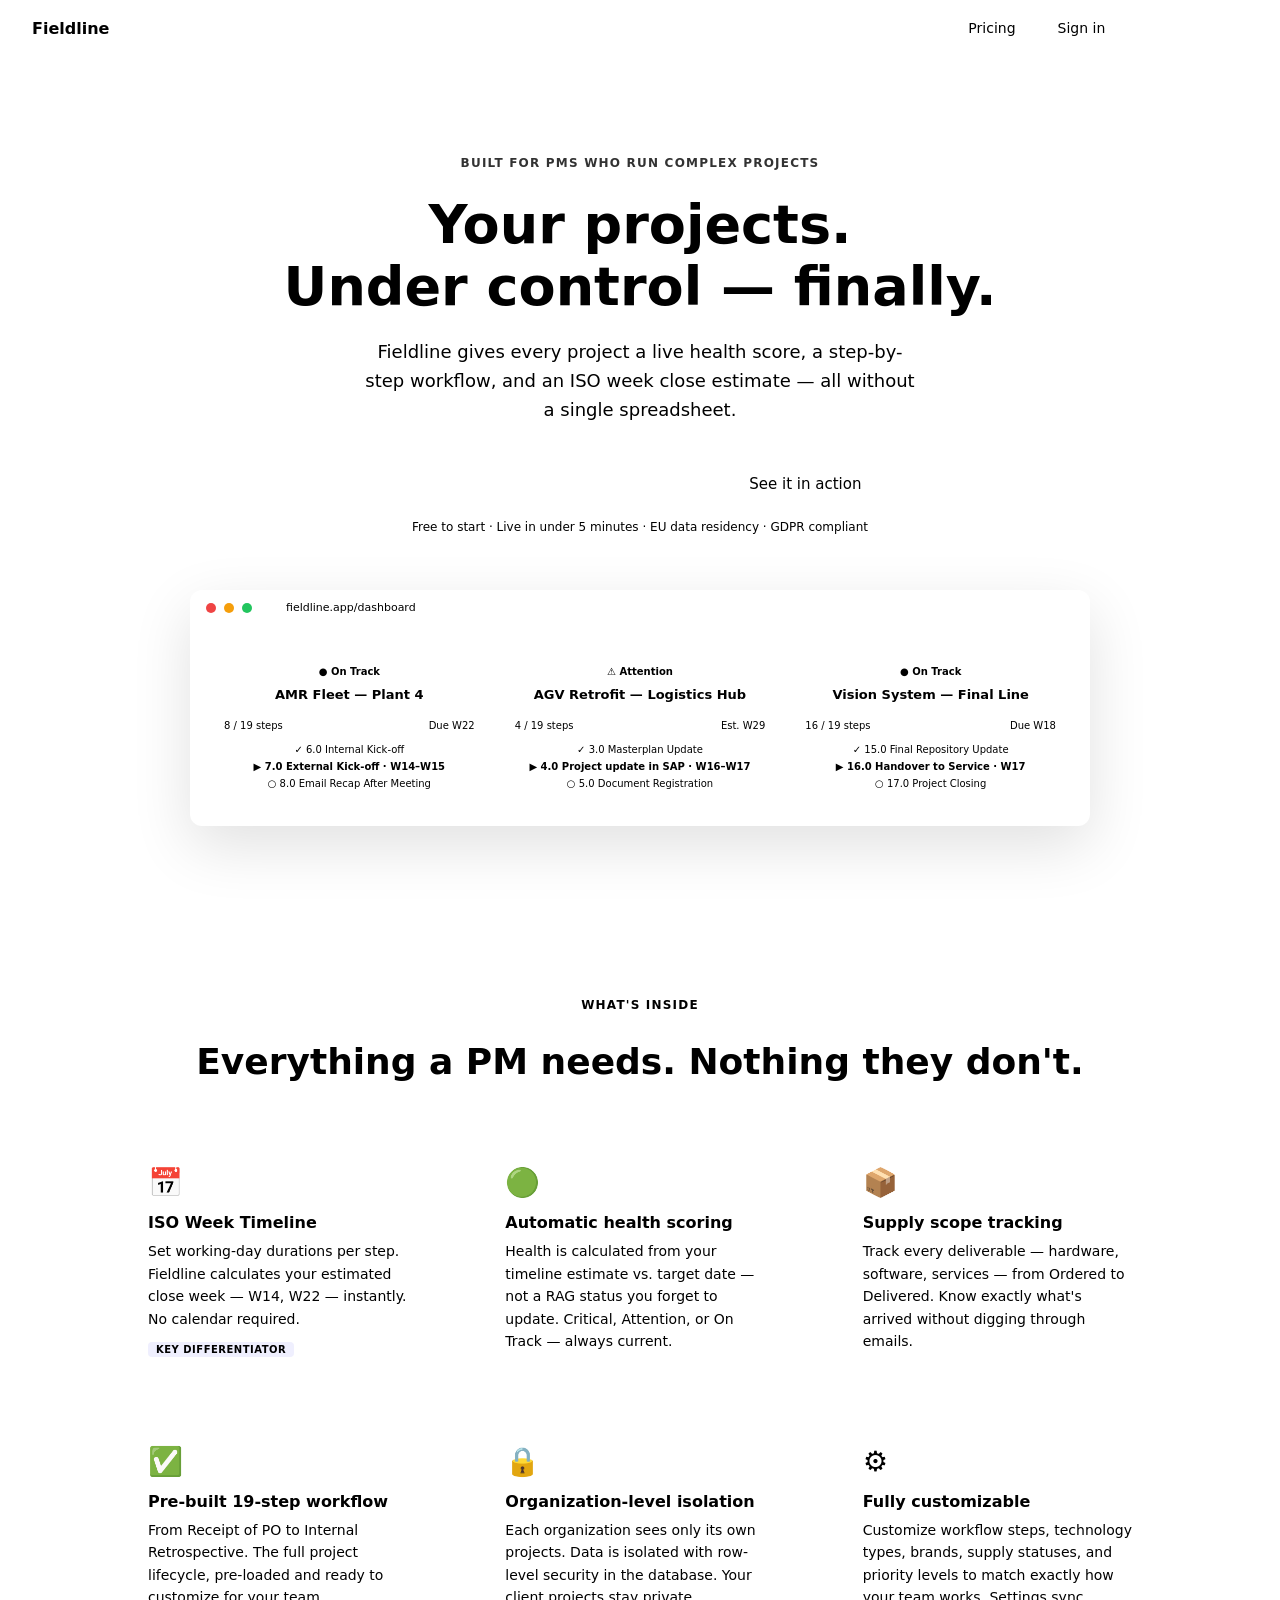
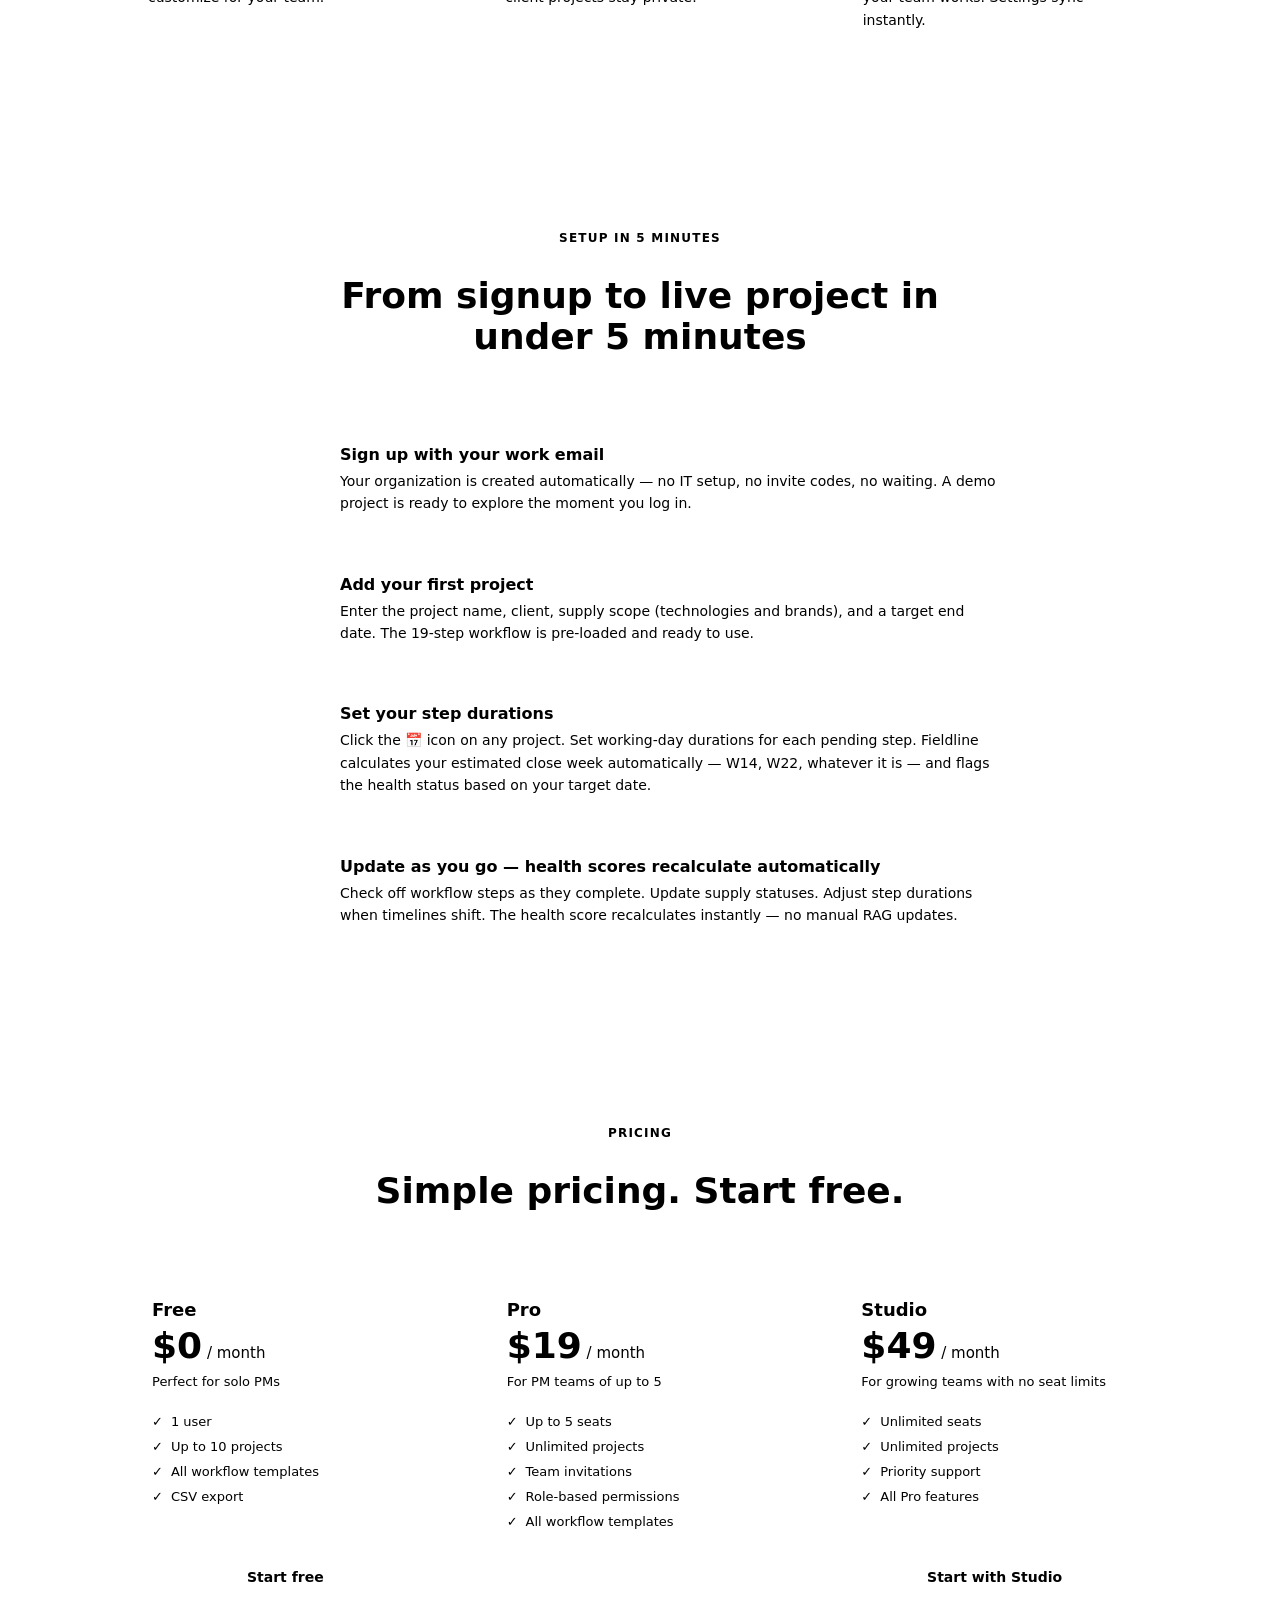
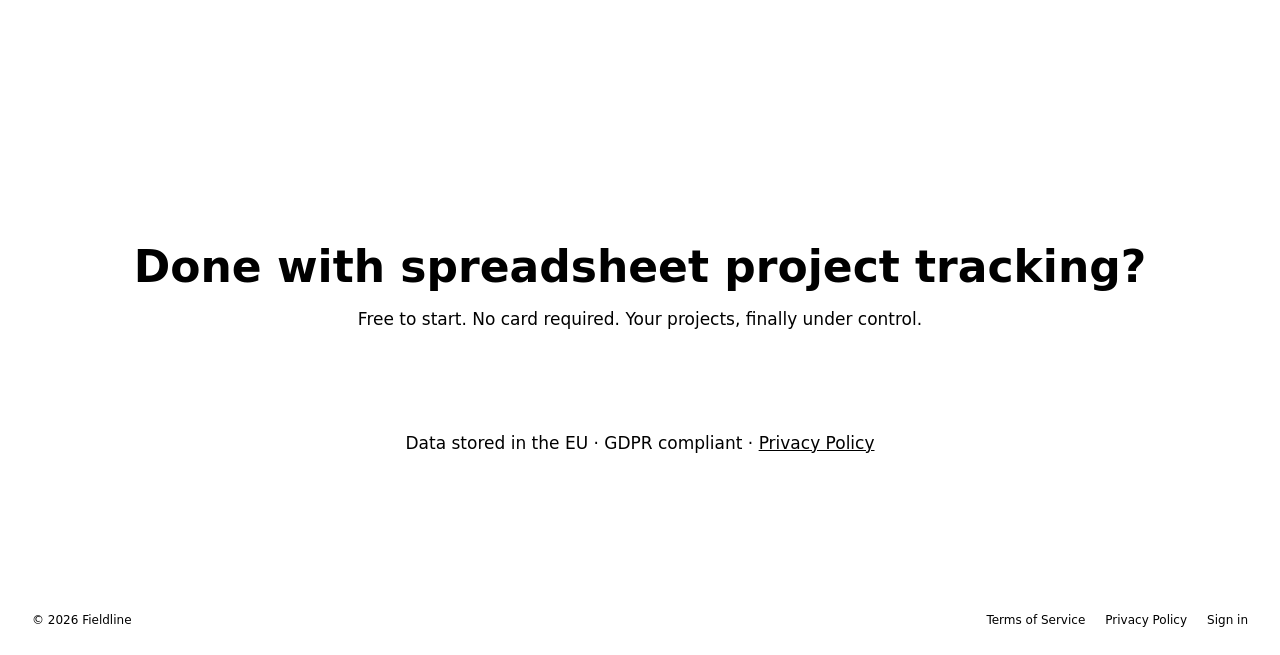
==== commit 40dba3e5: "Update favicon colors, broaden landing page copy, update legal and SQL - favicon.svg: anthracite (#1" ====
--- a/index.html
+++ b/index.html
@@ -5,22 +5,20 @@
     <meta charset="UTF-8">
     <link rel="icon" type="image/svg+xml" href="favicon.svg">
     <meta name="viewport" content="width=device-width, initial-scale=1.0">
-    <title>Fieldline — Project Control for Automation & Manufacturing PMs</title>
+    <title>Fieldline — Project Control for PMs</title>
     <meta name="description" content="Replace your project spreadsheets with a purpose-built dashboard. Workflow steps, supply scope, live health scoring, and ISO week scheduling — in one place.">
 
     <!-- Open Graph -->
-    <meta property="og:title" content="Fieldline — Project Control for Automation & Manufacturing PMs">
+    <meta property="og:title" content="Fieldline — Project Control for PMs">
     <meta property="og:description" content="Replace your project spreadsheets with a purpose-built dashboard. Workflow steps, supply scope, and ISO week scheduling in one place.">
     <meta property="og:type" content="website">
     <meta property="og:image" content="https://placehold.co/1200x630/1e293b/94a3b8?text=Fieldline">
 
     <!-- Twitter -->
     <meta name="twitter:card" content="summary_large_image">
-    <meta name="twitter:title" content="Fieldline — Project Control for Automation & Manufacturing PMs">
+    <meta name="twitter:title" content="Fieldline — Project Control for PMs">
     <meta name="twitter:description" content="Replace your project spreadsheets with a purpose-built dashboard.
 
-    <!-- Favicon -->
-    <link rel="icon" href="data:image/svg+xml,<svg xmlns='http://www.w3.org/2000/svg' viewBox='0 0 100 100'><text y='.9em' font-size='90'>📊</text></svg>">
 
     <link rel="stylesheet" href="styles.css">
     <style>
@@ -256,9 +254,9 @@
 
     <!-- HERO -->
     <section class="lp-hero">
-        <span class="lp-eyebrow">Purpose-built for automation & manufacturing PMs</span>
+        <span class="lp-eyebrow">Built for PMs who run complex projects</span>
         <h1 class="lp-headline">
-            Your automation projects.<br>
+            Your projects.<br>
             <em>Under control — finally.</em>
         </h1>
         <p class="lp-subline">
@@ -282,7 +280,7 @@
                 <!-- Card 1: On Track -->
                 <div class="lp-mock-card">
                     <div class="lp-mock-tag green">● On Track</div>
-                    <div class="lp-mock-title">AMR Fleet — Bosch Plant 4</div>
+                    <div class="lp-mock-title">AMR Fleet — Plant 4</div>
                     <div class="lp-mock-bar" style="background:var(--green-bg); width:75%;"></div>
                     <div class="lp-mock-row"><span>8 / 19 steps</span><span>Due W22</span></div>
                     <div style="margin-top:10px;">
@@ -338,7 +336,7 @@
             <div class="lp-feature">
                 <span class="lp-feature-icon">📦</span>
                 <h3>Supply scope tracking</h3>
-                <p>Track every component — AMR, AGV, software, conveyors — from Ordered to Delivered. Know exactly what's arrived without digging through emails.</p>
+                <p>Track every deliverable — hardware, software, services — from Ordered to Delivered. Know exactly what's arrived without digging through emails.</p>
             </div>
             <div class="lp-feature">
                 <span class="lp-feature-icon">✅</span>
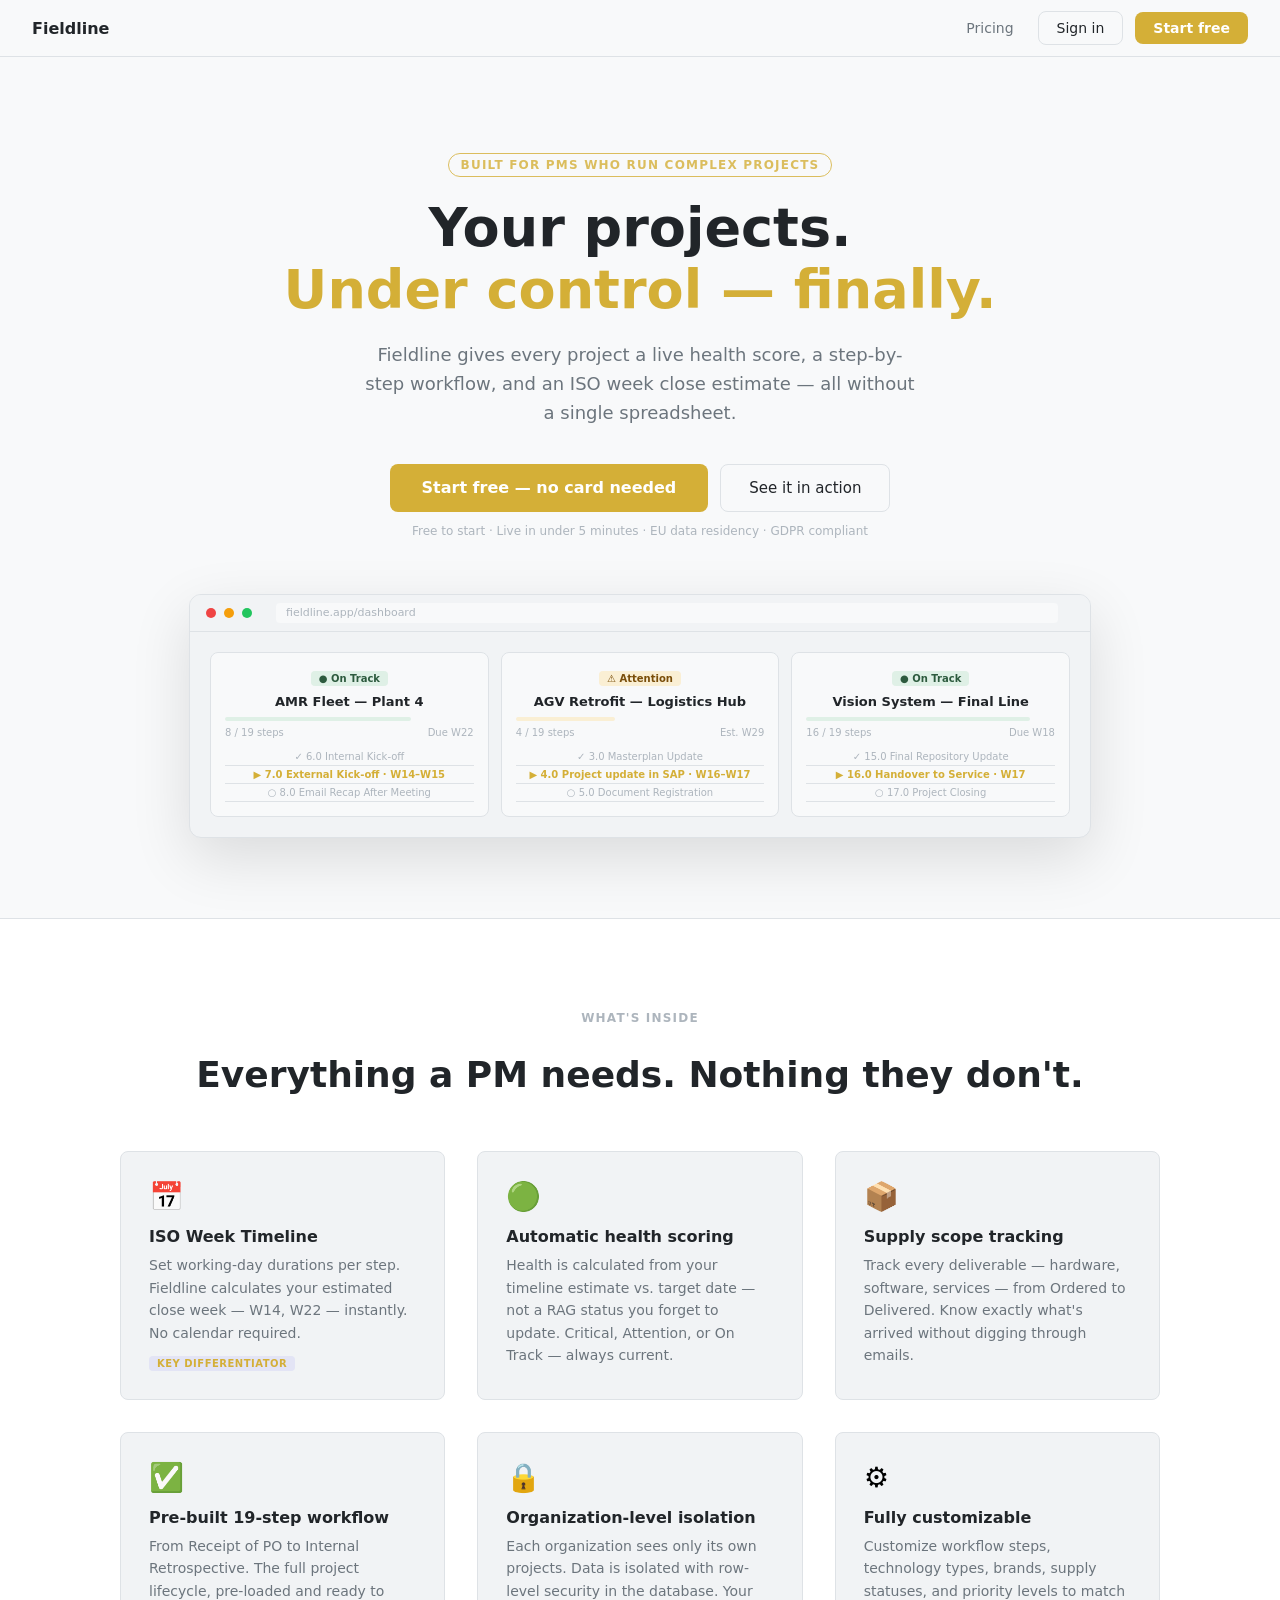
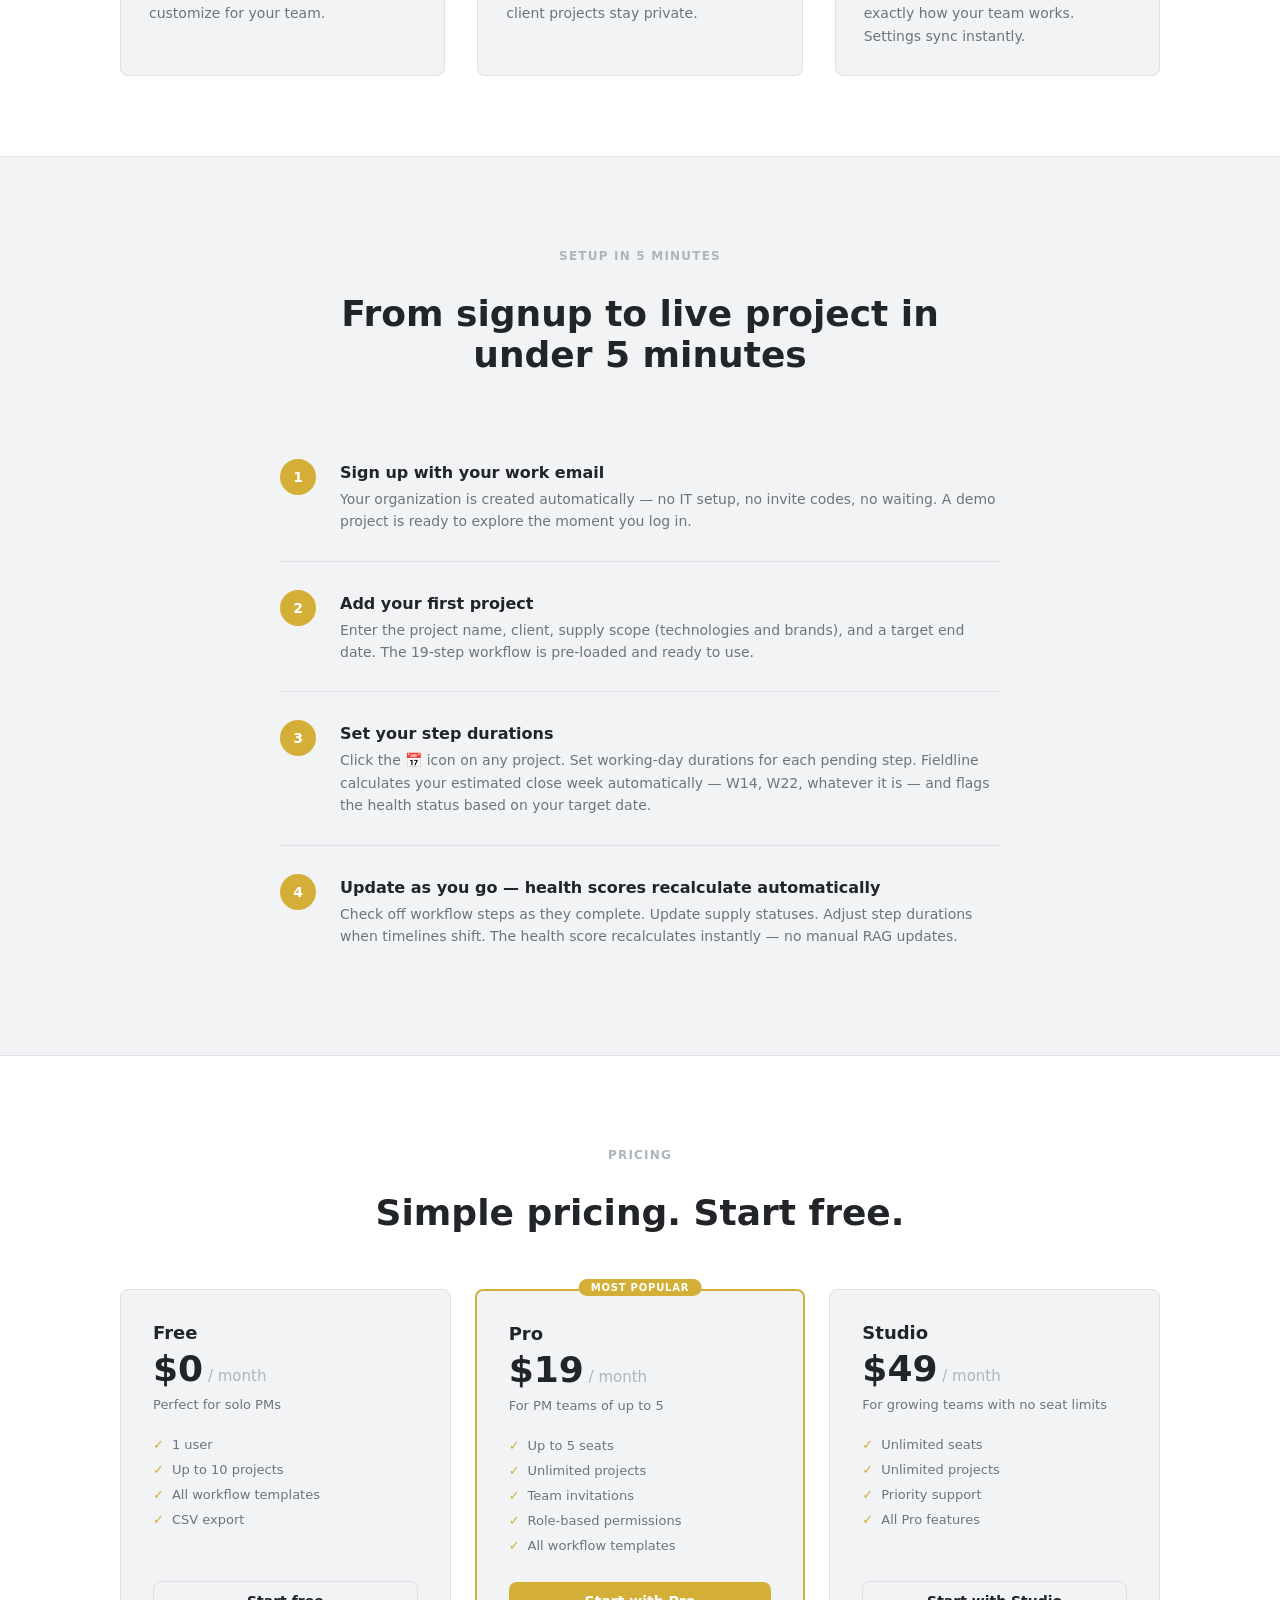
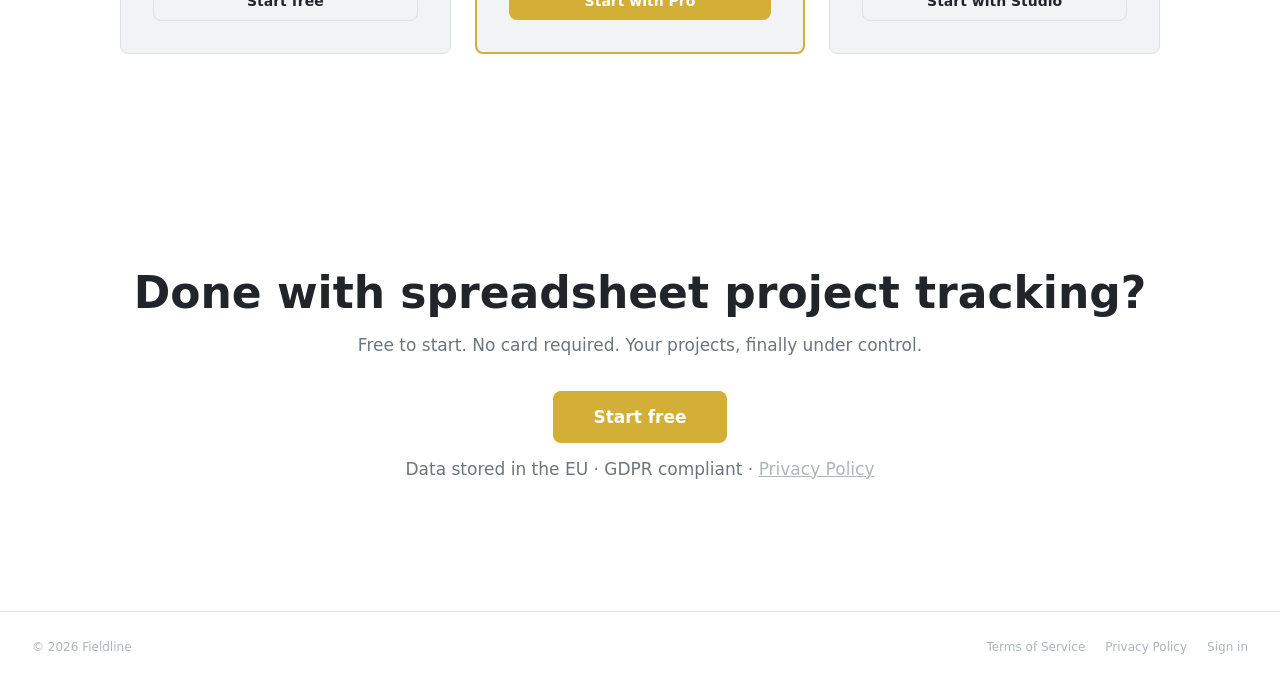
==== commit 27f562cc: "Embed CSS variables inline in landing page for self-contained rendering Prevents broken styling when" ====
--- a/index.html
+++ b/index.html
@@ -22,6 +22,22 @@
 
     <link rel="stylesheet" href="styles.css">
     <style>
+        /* ---- LANDING PAGE CSS VARIABLES (self-contained fallback) ---- */
+        :root {
+            --bg: #F8F9FA; --bg-alt: #F1F3F5; --card: #FFFFFF;
+            --text: #212529; --text-secondary: #6C757D; --text-muted: #ADB5BD;
+            --border: #DEE2E6; --primary: #D4AF37; --primary-hover: #B8961F;
+            --radius-md: 8px; --radius-lg: 12px;
+            --green-bg: #dff0e6; --green-text: #2d5a3e;
+            --yellow-bg: #faefd4; --yellow-text: #7a4e0a;
+            --red-bg: #f5e0db; --red-text: #7a2e1f;
+        }
+        [data-theme="dark"] {
+            --bg: #121416; --bg-alt: #1E2023; --card: #1E2023;
+            --text: #E9ECEF; --text-secondary: #9BA3AD; --text-muted: #6C757D;
+            --border: #2C2F33; --primary: #E5C55A;
+        }
+
         /* ---- LANDING PAGE STYLES ---- */
         body { margin: 0; font-family: system-ui, -apple-system, sans-serif; }
 
@@ -29,17 +45,17 @@
             position: sticky; top: 0; z-index: 100;
             display: flex; align-items: center; justify-content: space-between;
             padding: 0 32px; height: 56px;
-            background: var(--bg-primary);
+            background: var(--bg);
             border-bottom: 1px solid var(--border);
             backdrop-filter: blur(8px);
         }
-        .lp-nav-brand { font-size: 16px; font-weight: 700; color: var(--text-primary); text-decoration: none; }
+        .lp-nav-brand { font-size: 16px; font-weight: 700; color: var(--text); text-decoration: none; }
         .lp-nav-actions { display: flex; gap: 12px; align-items: center; }
 
         .lp-hero {
             padding: 96px 32px 80px;
             text-align: center;
-            background: var(--bg-primary);
+            background: var(--bg);
             border-bottom: 1px solid var(--border);
         }
         .lp-eyebrow {
@@ -52,7 +68,7 @@
         .lp-headline {
             font-size: clamp(32px, 5vw, 54px);
             font-weight: 800; line-height: 1.15;
-            color: var(--text-primary);
+            color: var(--text);
             max-width: 760px; margin: 0 auto 20px;
         }
         .lp-headline em { font-style: normal; color: var(--primary); }
@@ -65,15 +81,15 @@
             display: inline-block; padding: 14px 32px;
             background: var(--primary); color: white;
             font-size: 16px; font-weight: 700;
-            border-radius: var(--radius); text-decoration: none;
+            border-radius: var(--radius-md); text-decoration: none;
             transition: opacity 0.15s;
         }
         .lp-cta-primary:hover { opacity: 0.88; }
         .lp-cta-secondary {
             display: inline-block; padding: 14px 28px;
-            color: var(--text-primary); font-size: 15px; font-weight: 500;
-            border: 1px solid var(--border); border-radius: var(--radius);
-            text-decoration: none; background: var(--bg-primary);
+            color: var(--text); font-size: 15px; font-weight: 500;
+            border: 1px solid var(--border); border-radius: var(--radius-md);
+            text-decoration: none; background: var(--bg);
             transition: border-color 0.15s;
         }
         .lp-cta-secondary:hover { border-color: var(--primary); }
@@ -84,30 +100,30 @@
             max-width: 900px; margin: 56px auto 0;
             border: 1px solid var(--border); border-radius: 12px;
             overflow: hidden; box-shadow: 0 20px 60px rgba(0,0,0,0.12);
-            background: var(--bg-secondary);
+            background: var(--bg-alt);
         }
         .lp-preview-bar {
-            height: 36px; background: var(--bg-secondary);
+            height: 36px; background: var(--bg-alt);
             border-bottom: 1px solid var(--border);
             display: flex; align-items: center; padding: 0 16px; gap: 8px;
         }
         .lp-preview-dot { width: 10px; height: 10px; border-radius: 50%; }
         .lp-preview-url {
-            flex: 1; height: 20px; background: var(--bg-primary);
+            flex: 1; height: 20px; background: var(--bg);
             border-radius: 4px; margin: 0 16px;
             display: flex; align-items: center; padding: 0 10px;
             font-size: 11px; color: var(--text-muted);
         }
         .lp-preview-content { padding: 20px; display: grid; grid-template-columns: 1fr 1fr 1fr; gap: 12px; }
         .lp-mock-card {
-            background: var(--bg-primary); border: 1px solid var(--border);
+            background: var(--bg); border: 1px solid var(--border);
             border-radius: 8px; padding: 14px;
         }
         .lp-mock-tag { display: inline-block; font-size: 10px; font-weight: 700; padding: 2px 8px; border-radius: 4px; margin-bottom: 8px; }
         .lp-mock-tag.green { background: var(--green-bg); color: var(--green-text); }
         .lp-mock-tag.yellow { background: var(--yellow-bg); color: var(--yellow-text); }
         .lp-mock-tag.red { background: var(--red-bg); color: var(--red-text); }
-        .lp-mock-title { font-size: 13px; font-weight: 600; color: var(--text-primary); margin-bottom: 8px; }
+        .lp-mock-title { font-size: 13px; font-weight: 600; color: var(--text); margin-bottom: 8px; }
         .lp-mock-bar { height: 4px; border-radius: 2px; margin-bottom: 4px; }
         .lp-mock-row { display: flex; justify-content: space-between; font-size: 10px; color: var(--text-muted); margin-top: 6px; }
         .lp-mock-step { font-size: 10px; color: var(--text-muted); padding: 3px 0; border-bottom: 1px solid var(--border); }
@@ -125,17 +141,17 @@
         }
         .lp-section-title {
             text-align: center; font-size: clamp(24px, 3vw, 36px);
-            font-weight: 800; color: var(--text-primary); margin-bottom: 56px;
+            font-weight: 800; color: var(--text); margin-bottom: 56px;
         }
         .lp-features-grid {
             display: grid; grid-template-columns: repeat(3, 1fr); gap: 32px;
         }
         .lp-feature {
             padding: 28px; border: 1px solid var(--border);
-            border-radius: var(--radius); background: var(--bg-secondary);
+            border-radius: var(--radius-md); background: var(--bg-alt);
         }
         .lp-feature-icon { font-size: 28px; margin-bottom: 14px; display: block; }
-        .lp-feature h3 { font-size: 16px; font-weight: 700; color: var(--text-primary); margin: 0 0 8px; }
+        .lp-feature h3 { font-size: 16px; font-weight: 700; color: var(--text); margin: 0 0 8px; }
         .lp-feature p { font-size: 14px; color: var(--text-secondary); line-height: 1.6; margin: 0; }
         .lp-feature-badge {
             display: inline-block; margin-top: 12px;
@@ -147,7 +163,7 @@
 
         /* How it works */
         .lp-steps {
-            background: var(--bg-secondary);
+            background: var(--bg-alt);
             border-top: 1px solid var(--border);
             border-bottom: 1px solid var(--border);
             padding: 80px 32px;
@@ -165,7 +181,7 @@
             color: white; font-size: 14px; font-weight: 800;
             display: flex; align-items: center; justify-content: center;
         }
-        .lp-step-body h3 { font-size: 16px; font-weight: 700; color: var(--text-primary); margin: 4px 0 6px; }
+        .lp-step-body h3 { font-size: 16px; font-weight: 700; color: var(--text); margin: 4px 0 6px; }
         .lp-step-body p { font-size: 14px; color: var(--text-secondary); line-height: 1.6; margin: 0; }
 
         /* Pricing */
@@ -178,8 +194,8 @@
             margin-top: 48px;
         }
         .lp-plan {
-            border: 1px solid var(--border); border-radius: var(--radius);
-            padding: 32px; background: var(--bg-secondary);
+            border: 1px solid var(--border); border-radius: var(--radius-md);
+            padding: 32px; background: var(--bg-alt);
             display: flex; flex-direction: column;
         }
         .lp-plan.popular {
@@ -192,8 +208,8 @@
             font-size: 10px; font-weight: 700; letter-spacing: 0.08em;
             text-transform: uppercase; padding: 3px 12px; border-radius: 20px;
         }
-        .lp-plan-name { font-size: 18px; font-weight: 800; color: var(--text-primary); margin-bottom: 8px; }
-        .lp-plan-price { font-size: 36px; font-weight: 800; color: var(--text-primary); line-height: 1; }
+        .lp-plan-name { font-size: 18px; font-weight: 800; color: var(--text); margin-bottom: 8px; }
+        .lp-plan-price { font-size: 36px; font-weight: 800; color: var(--text); line-height: 1; }
         .lp-plan-price span { font-size: 15px; font-weight: 400; color: var(--text-muted); }
         .lp-plan-desc { font-size: 13px; color: var(--text-secondary); margin: 10px 0 20px; }
         .lp-plan-features { list-style: none; padding: 0; margin: 0 0 24px; flex: 1; }
@@ -201,12 +217,12 @@
         .lp-plan-features li::before { content: "✓"; color: var(--primary); font-weight: 700; }
         .lp-plan-cta {
             display: block; text-align: center; padding: 11px 16px;
-            border-radius: var(--radius); font-size: 14px; font-weight: 700;
+            border-radius: var(--radius-md); font-size: 14px; font-weight: 700;
             text-decoration: none; cursor: pointer;
         }
         .lp-plan-cta.primary { background: var(--primary); color: #fff; }
         .lp-plan-cta.primary:hover { opacity: 0.88; }
-        .lp-plan-cta.secondary { border: 1.5px solid var(--border); color: var(--text-primary); }
+        .lp-plan-cta.secondary { border: 1.5px solid var(--border); color: var(--text); }
         .lp-plan-cta.secondary:hover { border-color: var(--primary); color: var(--primary); }
         @media (max-width: 768px) {
             .lp-pricing-grid { grid-template-columns: 1fr; max-width: 400px; margin-left: auto; margin-right: auto; }
@@ -216,7 +232,7 @@
         .lp-cta-banner {
             padding: 96px 32px; text-align: center;
         }
-        .lp-cta-banner h2 { font-size: clamp(28px, 4vw, 44px); font-weight: 800; color: var(--text-primary); margin-bottom: 16px; }
+        .lp-cta-banner h2 { font-size: clamp(28px, 4vw, 44px); font-weight: 800; color: var(--text); margin-bottom: 16px; }
         .lp-cta-banner p { font-size: 17px; color: var(--text-secondary); margin-bottom: 36px; }
 
         /* Footer */
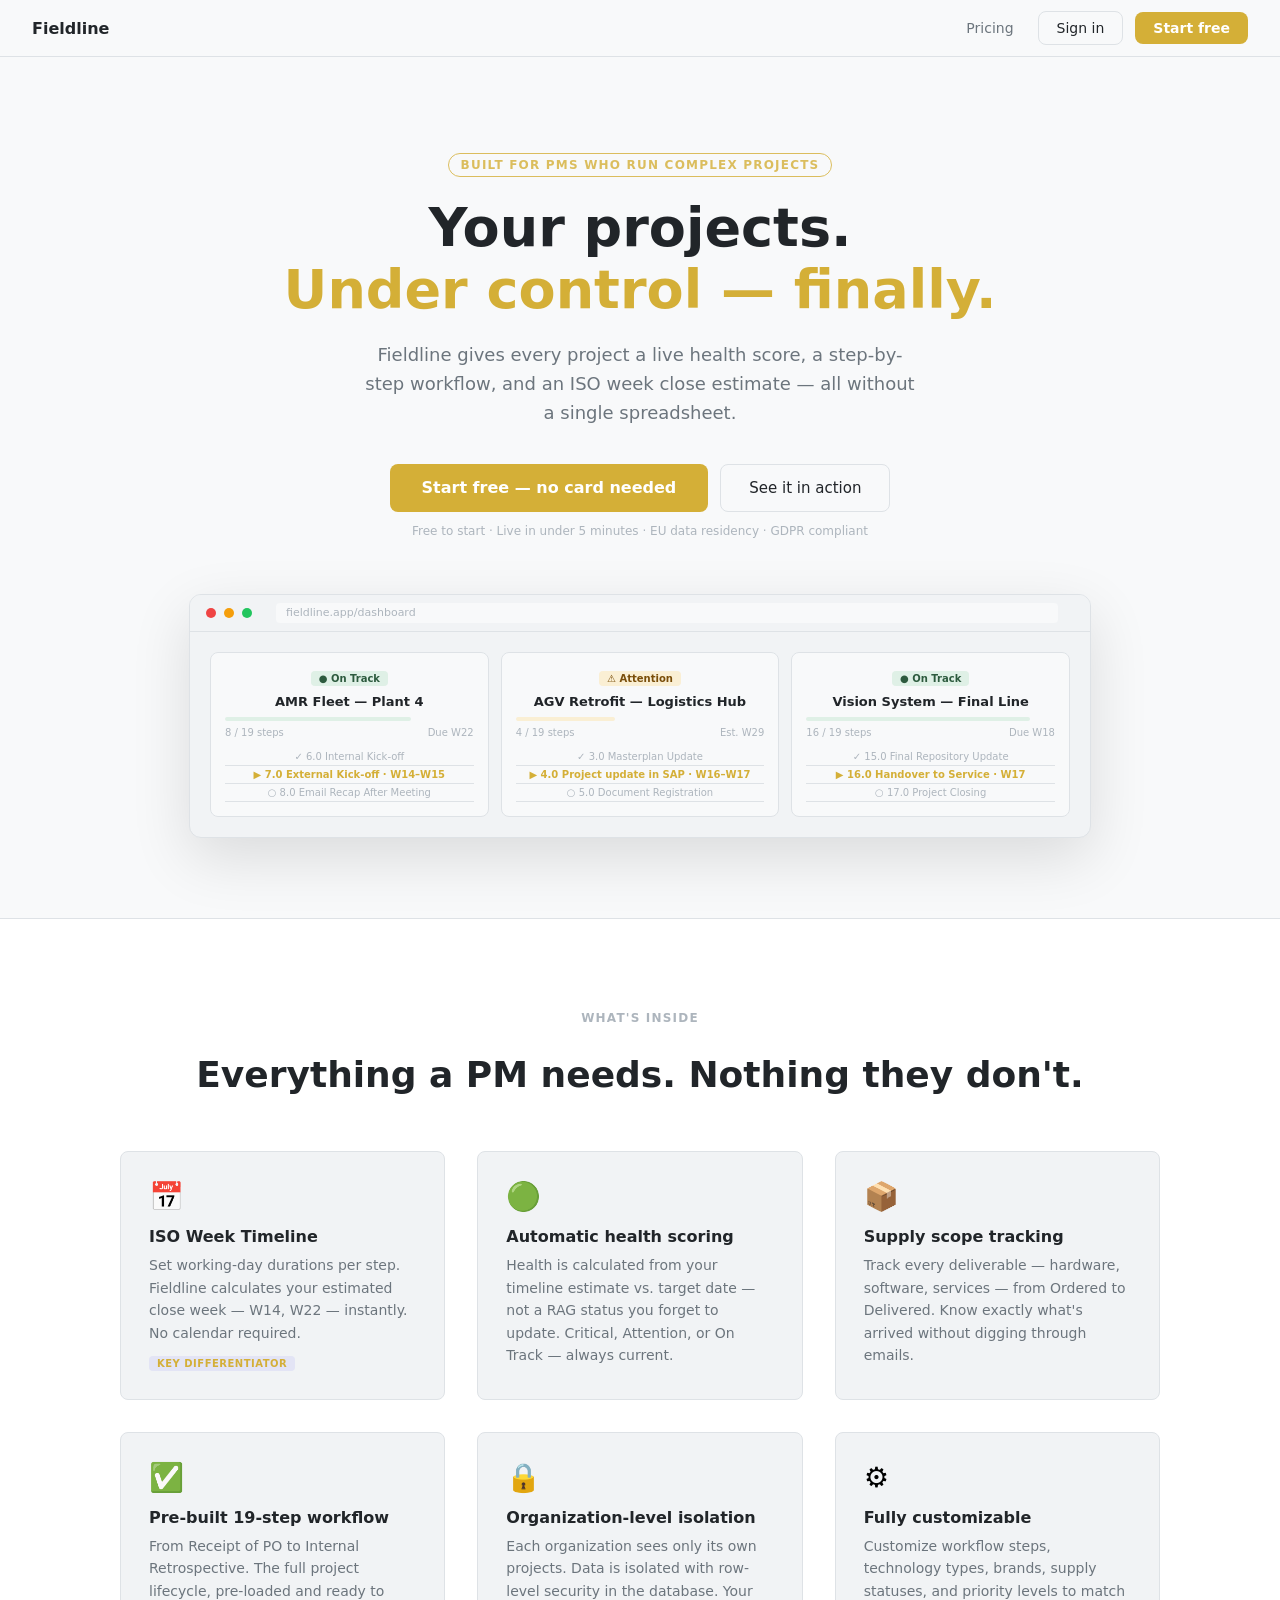
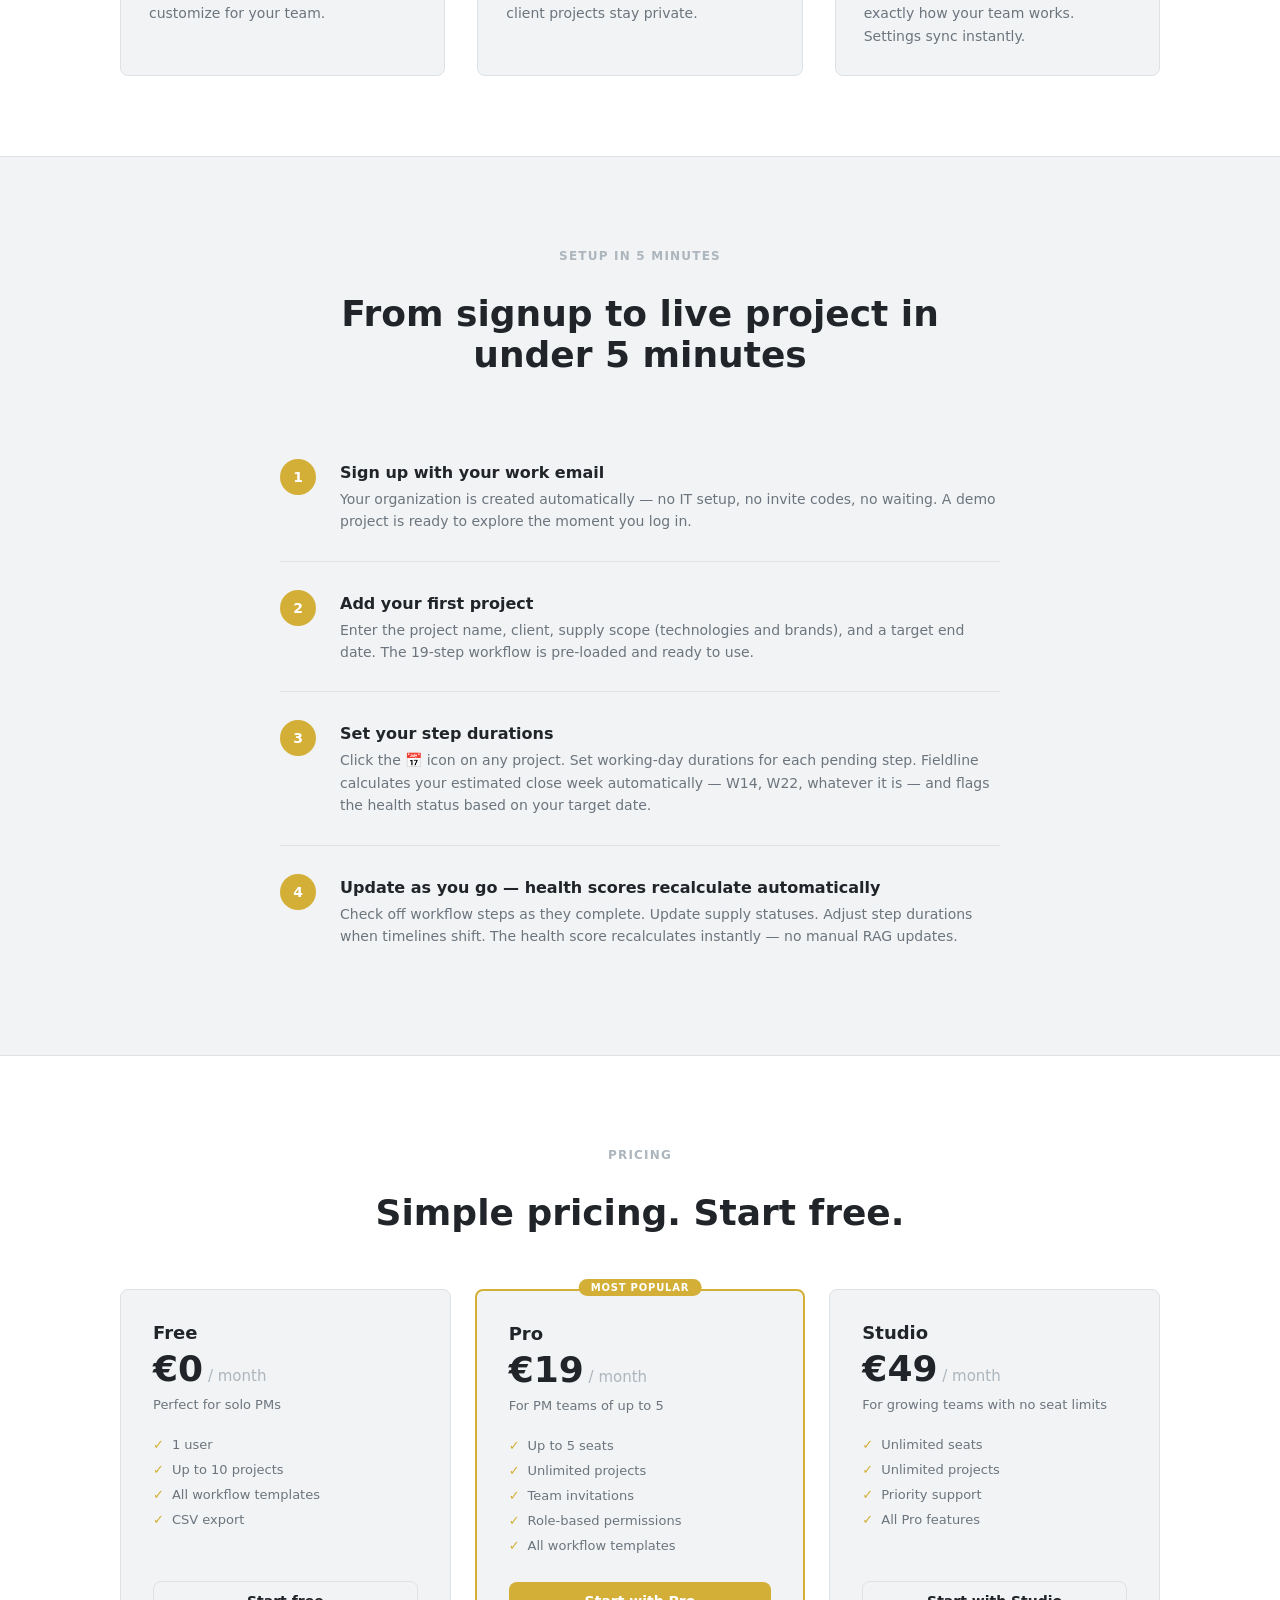
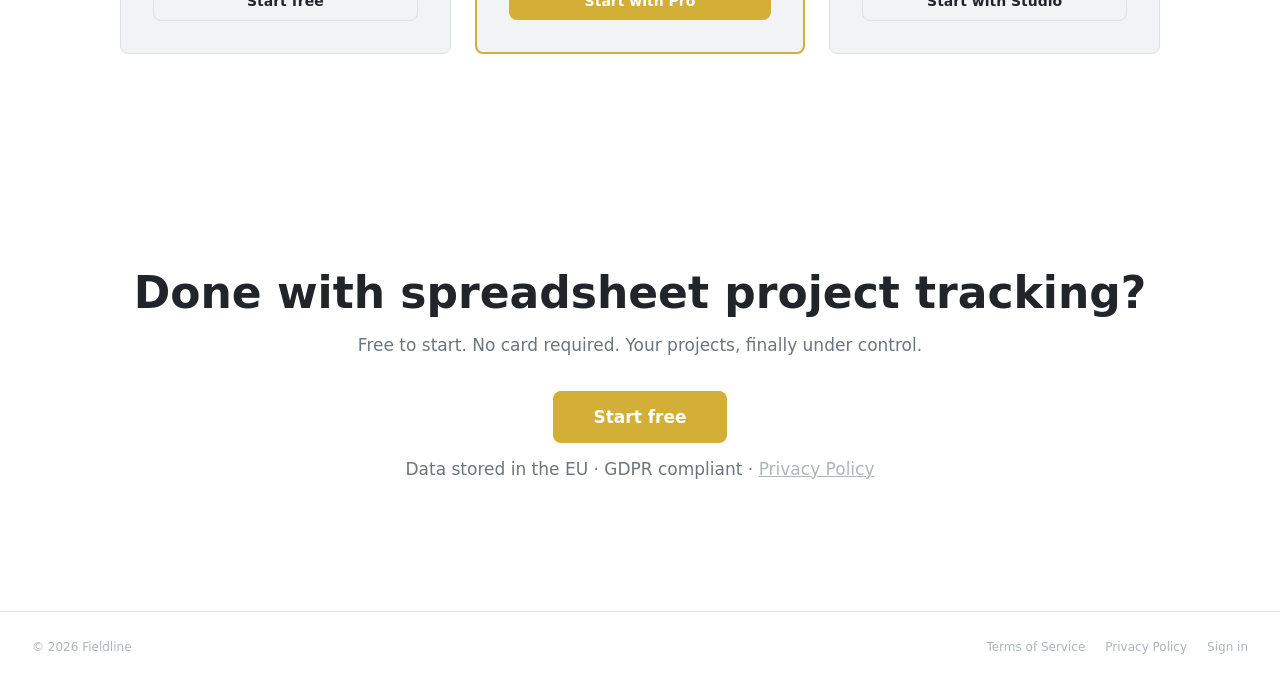
==== commit 8af78c1e: "feat: align pricing to EUR and add PostHog analytics Task 1 — Currency alignment: - Replace $ with €" ====
--- a/index.html
+++ b/index.html
@@ -255,6 +255,10 @@
             .lp-footer { flex-direction: column; text-align: center; }
         }
     </style>
+    <script>
+        !function(t,e){var o,n,p,r;e.__SV||(window.posthog=e,e._i=[],e.init=function(i,s,a){function g(t,e){var o=e.split(".");2==o.length&&(t=t[o[0]],e=o[1]),t[e]=function(){t.push([e].concat(Array.prototype.slice.call(arguments,0)))}}(p=t.createElement("script")).type="text/javascript",p.crossOrigin="anonymous",p.async=!0,p.src=s.api_host.replace(".i.posthog.com","-assets.i.posthog.com")+"/static/array.js",(r=t.getElementsByTagName("script")[0]).parentNode.insertBefore(p,r);var u=e;for(void 0!==a?u=e[a]=[]:a="posthog",u.people=u.people||[],u.toString=function(t){var e="posthog";return"posthog"!==a&&(e+="."+a),t||(e+=" (stub)"),e},u.people.toString=function(){return u.people.toString(1)+" (stub)"},o="init capture register register_once register_for_session unregister unregister_for_session getFeatureFlag getFeatureFlagPayload isFeatureFlagEnabled reloadFeatureFlags updateEarlyAccessFeatureEnrollment getEarlyAccessFeatures on onFeatureFlags onSessionId getSurveys getActiveMatchingSurveys renderSurvey canRenderSurvey identify alias group resetGroups setPersonProperties groupIdentify resetPersonPropertiesForFlags resetGroupPropertiesForFlags reset get_distinct_id getGroups get_session_id get_session_replay_url alias set_config startSessionRecording stopSessionRecording sessionRecordingStarted captureException loadToolbar get_property getSessionProperty createPersonProfile opt_in_capturing opt_out_capturing has_opted_in_capturing has_opted_out_capturing clear_opt_in_out_capturing debug".split(" "),n=0;n<o.length;n++)g(u,o[n]);e._i.push([i,s,a])},e.__SV=1)}(document,window.posthog||[]);
+        posthog.init('POSTHOG_API_KEY', {api_host: 'https://eu.i.posthog.com', person_profiles: 'identified_only'})
+    </script>
 </head>
 
 <body>
@@ -419,7 +423,7 @@
                 <!-- Free -->
                 <div class="lp-plan">
                     <div class="lp-plan-name">Free</div>
-                    <div class="lp-plan-price">$0<span> / month</span></div>
+                    <div class="lp-plan-price">€0<span> / month</span></div>
                     <p class="lp-plan-desc">Perfect for solo PMs</p>
                     <ul class="lp-plan-features">
                         <li>1 user</li>
@@ -433,7 +437,7 @@
                 <div class="lp-plan popular">
                     <div class="lp-plan-badge">Most popular</div>
                     <div class="lp-plan-name">Pro</div>
-                    <div class="lp-plan-price">$19<span> / month</span></div>
+                    <div class="lp-plan-price">€19<span> / month</span></div>
                     <p class="lp-plan-desc">For PM teams of up to 5</p>
                     <ul class="lp-plan-features">
                         <li>Up to 5 seats</li>
@@ -447,7 +451,7 @@
                 <!-- Studio -->
                 <div class="lp-plan">
                     <div class="lp-plan-name">Studio</div>
-                    <div class="lp-plan-price">$49<span> / month</span></div>
+                    <div class="lp-plan-price">€49<span> / month</span></div>
                     <p class="lp-plan-desc">For growing teams with no seat limits</p>
                     <ul class="lp-plan-features">
                         <li>Unlimited seats</li>
--- a/styles.css
+++ b/styles.css
@@ -1525,19 +1525,15 @@
 .gantt-modal-overlay.active { display: flex; }
 .gantt-modal-box {
     width: 100%;
-    height: calc(100vh - 40px);
-    max-width: 1400px;
+    height: 100%;
     border-radius: var(--radius-xl);
     overflow: hidden;
     box-shadow: 0 24px 80px rgba(0,0,0,0.5);
     animation: slideUp 0.25s ease;
-    display: flex;
-    flex-direction: column;
 }
 .gantt-modal-box iframe {
     width: 100%;
-    flex: 1 1 0;
-    min-height: 0;
+    height: 100%;
     border: none;
     display: block;
 }
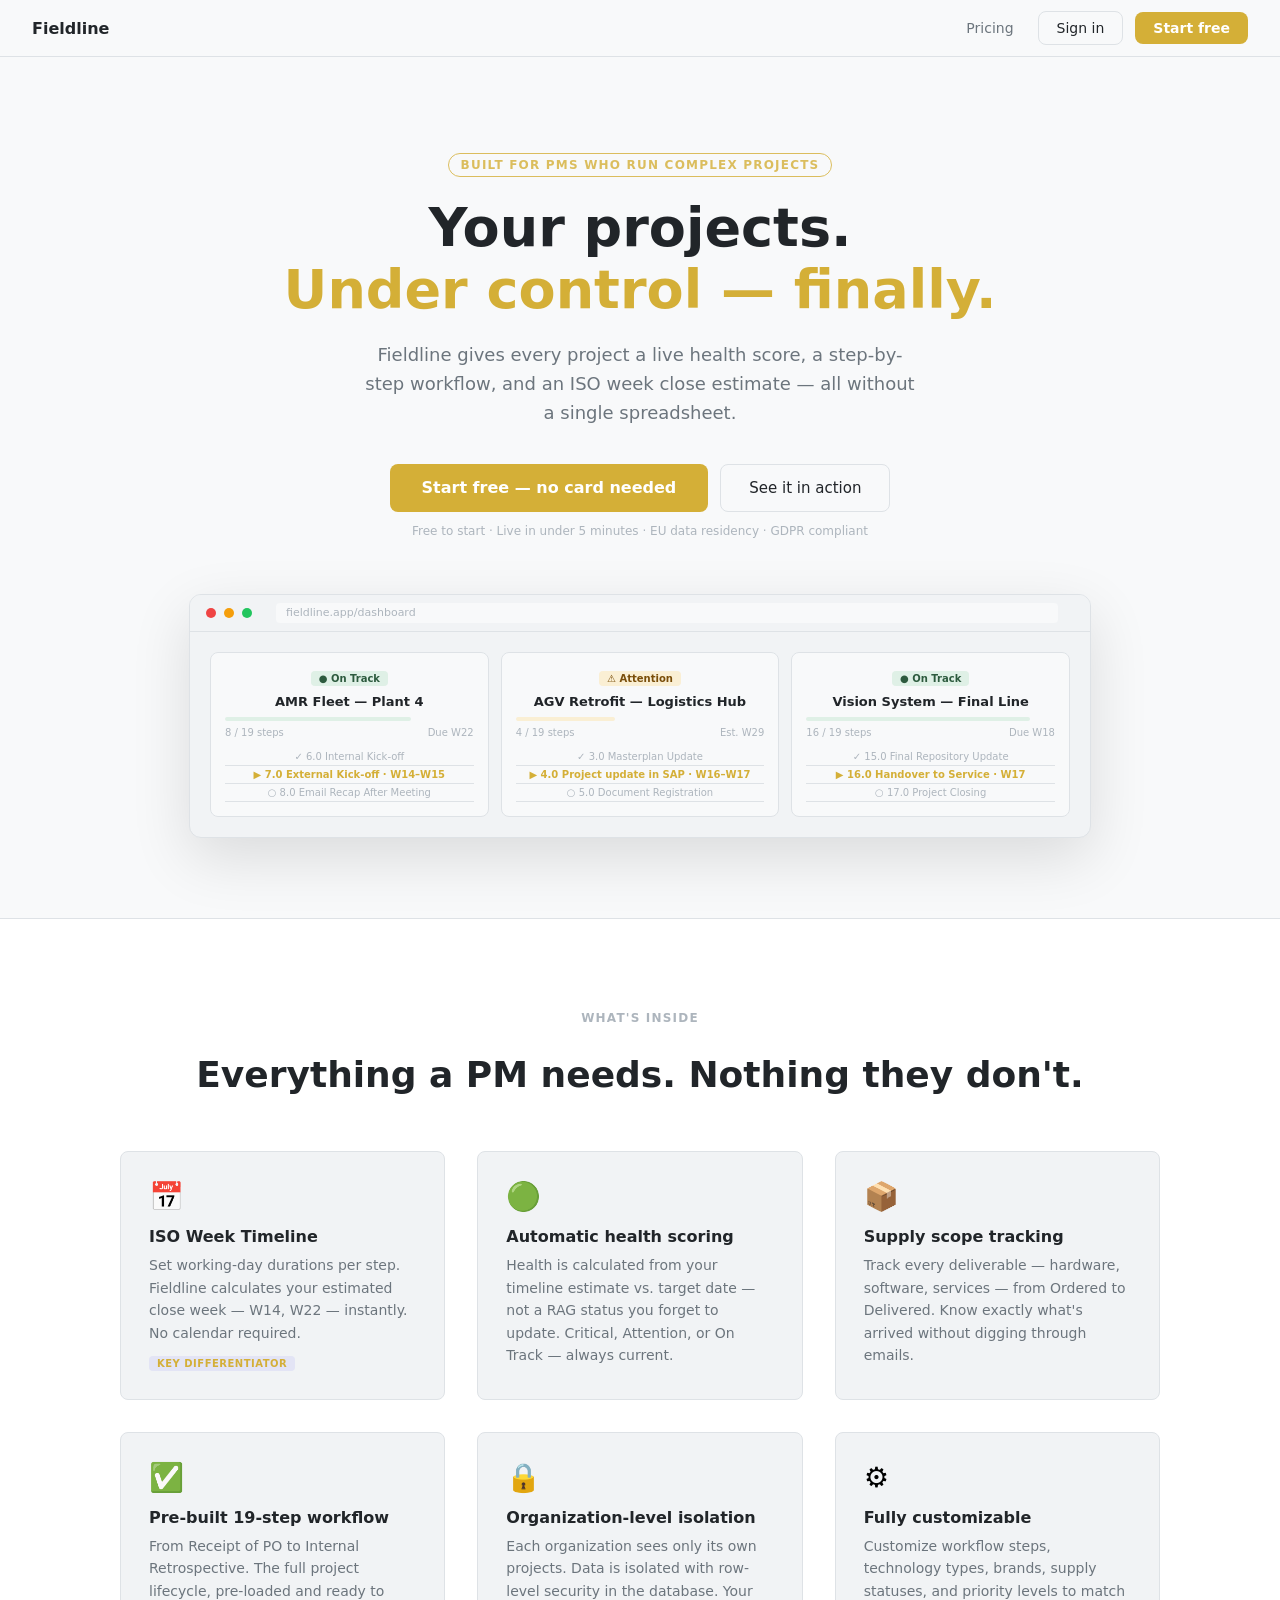
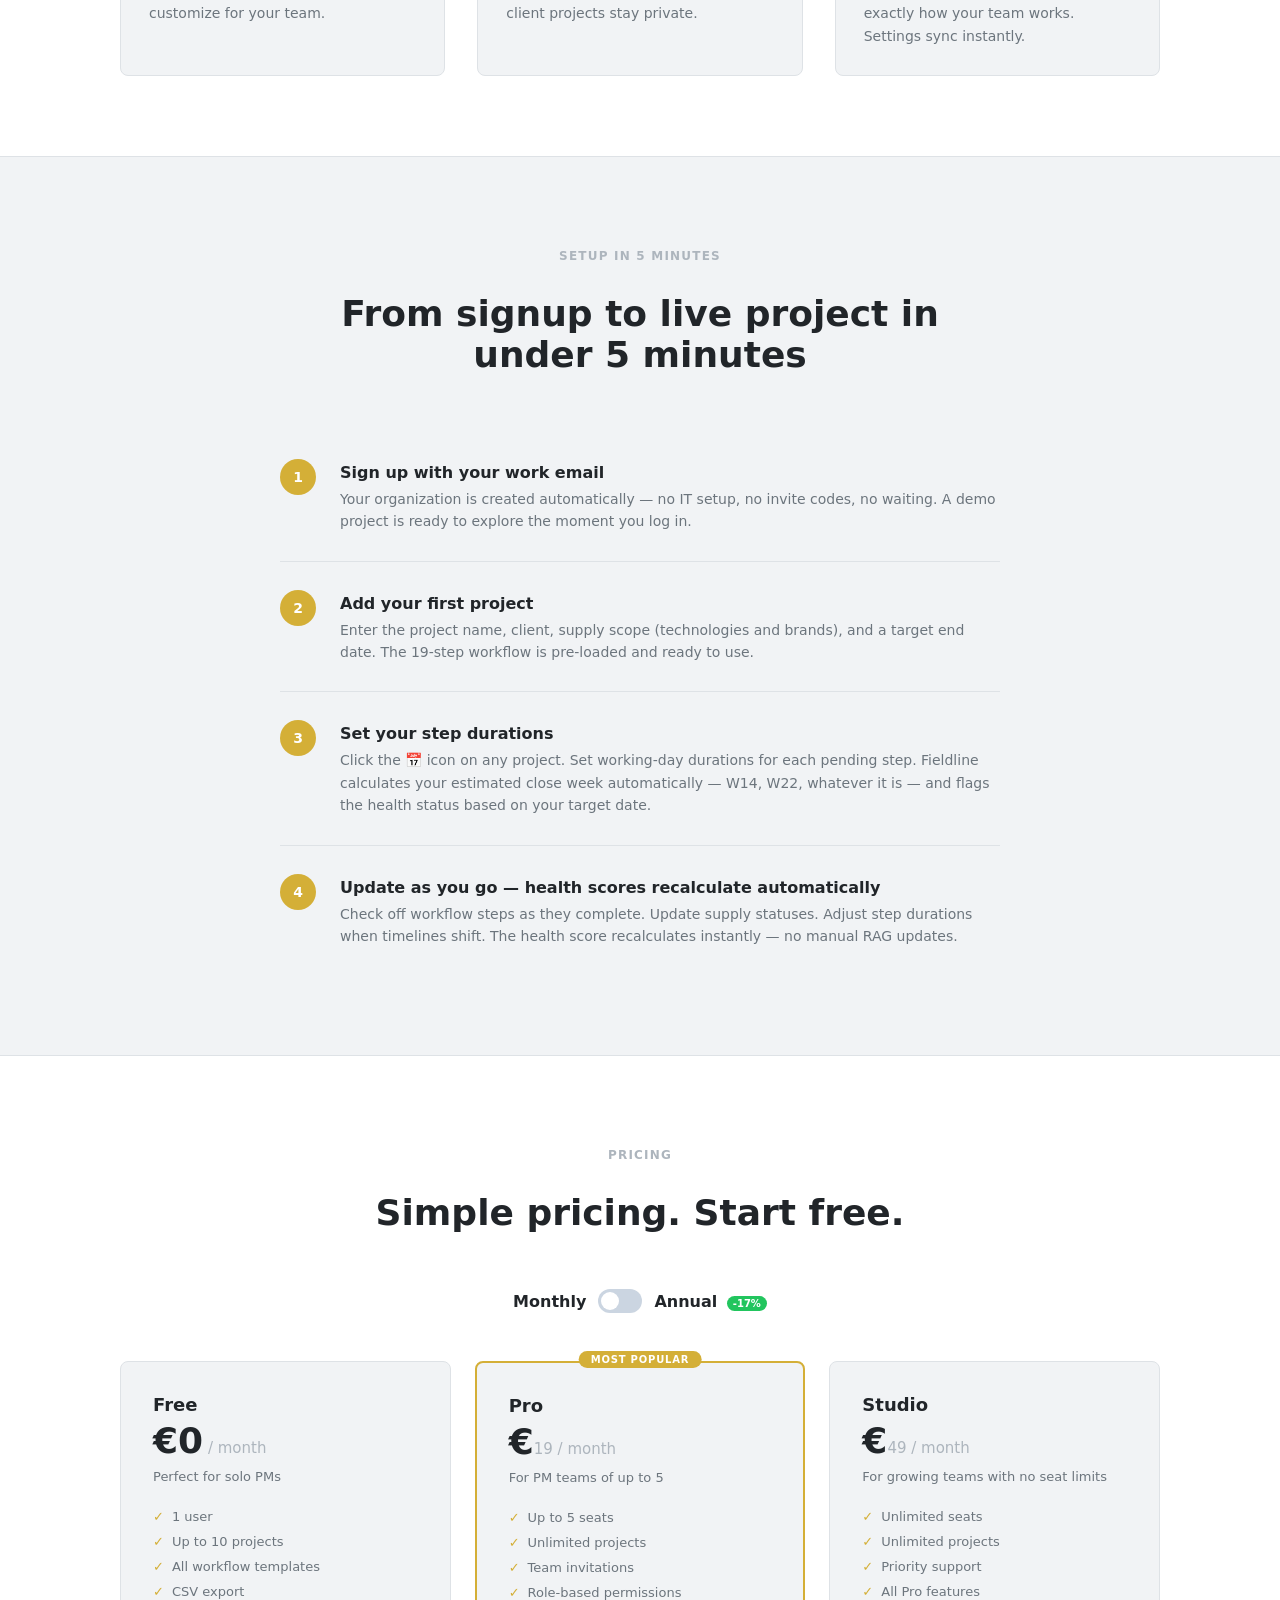
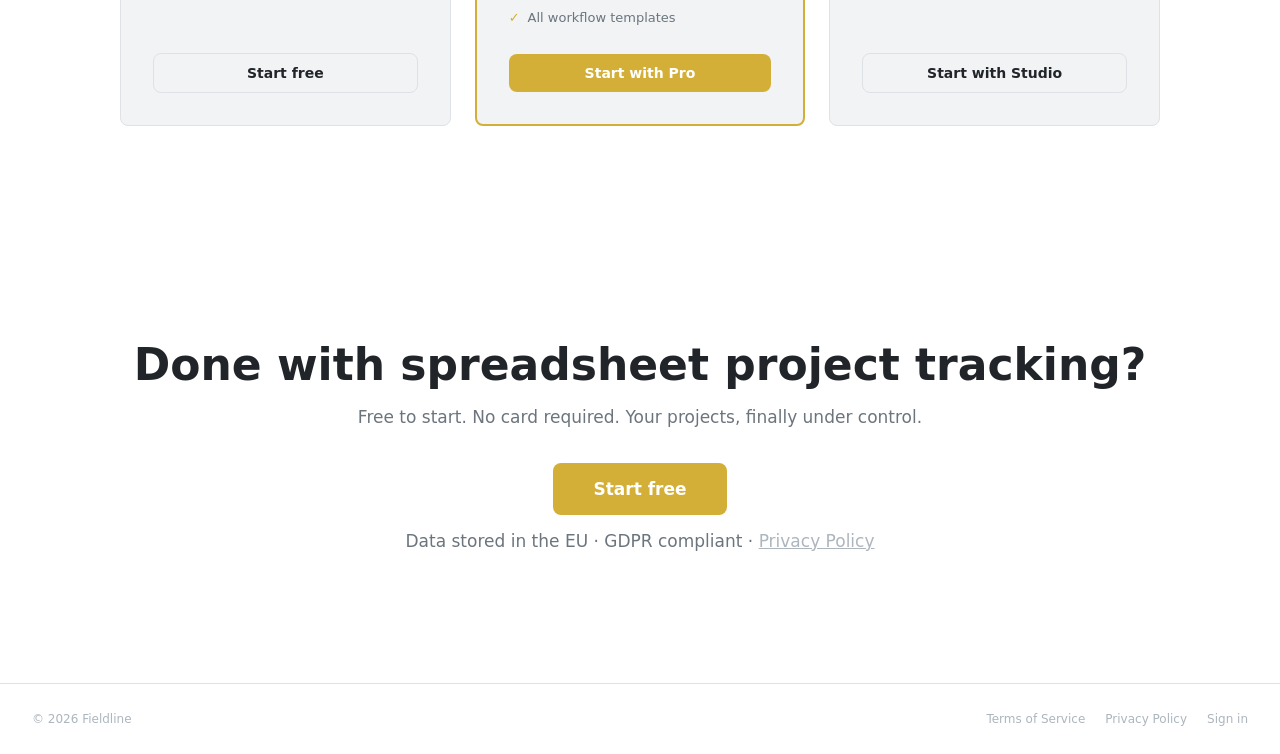
==== commit 81af9761: "feat: add monthly/annual billing toggle to upgrade modal and landing pricing - Dashboard upgrade mod" ====
--- a/index.html
+++ b/index.html
@@ -257,7 +257,7 @@
     </style>
     <script>
         !function(t,e){var o,n,p,r;e.__SV||(window.posthog=e,e._i=[],e.init=function(i,s,a){function g(t,e){var o=e.split(".");2==o.length&&(t=t[o[0]],e=o[1]),t[e]=function(){t.push([e].concat(Array.prototype.slice.call(arguments,0)))}}(p=t.createElement("script")).type="text/javascript",p.crossOrigin="anonymous",p.async=!0,p.src=s.api_host.replace(".i.posthog.com","-assets.i.posthog.com")+"/static/array.js",(r=t.getElementsByTagName("script")[0]).parentNode.insertBefore(p,r);var u=e;for(void 0!==a?u=e[a]=[]:a="posthog",u.people=u.people||[],u.toString=function(t){var e="posthog";return"posthog"!==a&&(e+="."+a),t||(e+=" (stub)"),e},u.people.toString=function(){return u.people.toString(1)+" (stub)"},o="init capture register register_once register_for_session unregister unregister_for_session getFeatureFlag getFeatureFlagPayload isFeatureFlagEnabled reloadFeatureFlags updateEarlyAccessFeatureEnrollment getEarlyAccessFeatures on onFeatureFlags onSessionId getSurveys getActiveMatchingSurveys renderSurvey canRenderSurvey identify alias group resetGroups setPersonProperties groupIdentify resetPersonPropertiesForFlags resetGroupPropertiesForFlags reset get_distinct_id getGroups get_session_id get_session_replay_url alias set_config startSessionRecording stopSessionRecording sessionRecordingStarted captureException loadToolbar get_property getSessionProperty createPersonProfile opt_in_capturing opt_out_capturing has_opted_in_capturing has_opted_out_capturing clear_opt_in_out_capturing debug".split(" "),n=0;n<o.length;n++)g(u,o[n]);e._i.push([i,s,a])},e.__SV=1)}(document,window.posthog||[]);
-        posthog.init('POSTHOG_API_KEY', {api_host: 'https://eu.i.posthog.com', person_profiles: 'identified_only'})
+        posthog.init('phc_MMmv2GI2fEWYsRNwC9KGvnzJxHpF5Img5XSZO2c5P1u', {api_host: 'https://eu.i.posthog.com', defaults: '2026-01-30'})
     </script>
 </head>
 
@@ -419,6 +419,15 @@
         <div class="lp-pricing">
             <p class="lp-section-label">Pricing</p>
             <h2 class="lp-section-title">Simple pricing. Start free.</h2>
+            <div style="display:flex; align-items:center; justify-content:center; gap:12px; margin-bottom:32px;">
+                <span id="lpBillingLabelMonthly" style="font-weight:600; color:var(--text);">Monthly</span>
+                <label style="position:relative; display:inline-block; width:44px; height:24px; cursor:pointer;">
+                    <input type="checkbox" id="lpBillingToggle" onchange="lpUpdateBillingToggle()" style="opacity:0; width:0; height:0;">
+                    <span style="position:absolute; inset:0; background:#cbd5e1; border-radius:24px; transition:.3s;"></span>
+                    <span id="lpBillingToggleKnob" style="position:absolute; height:18px; width:18px; left:3px; bottom:3px; background:white; border-radius:50%; transition:.3s;"></span>
+                </label>
+                <span id="lpBillingLabelAnnual" style="font-weight:600; color:var(--text);">Annual <span style="background:#22c55e; color:white; font-size:10px; padding:2px 6px; border-radius:10px; margin-left:4px;">-17%</span></span>
+            </div>
             <div class="lp-pricing-grid">
                 <!-- Free -->
                 <div class="lp-plan">
@@ -437,7 +446,7 @@
                 <div class="lp-plan popular">
                     <div class="lp-plan-badge">Most popular</div>
                     <div class="lp-plan-name">Pro</div>
-                    <div class="lp-plan-price">€19<span> / month</span></div>
+                    <div class="lp-plan-price">€<span data-lp-price-monthly="19" data-lp-price-annual="190">19</span><span> / <span data-lp-period>month</span></span></div>
                     <p class="lp-plan-desc">For PM teams of up to 5</p>
                     <ul class="lp-plan-features">
                         <li>Up to 5 seats</li>
@@ -451,7 +460,7 @@
                 <!-- Studio -->
                 <div class="lp-plan">
                     <div class="lp-plan-name">Studio</div>
-                    <div class="lp-plan-price">€49<span> / month</span></div>
+                    <div class="lp-plan-price">€<span data-lp-price-monthly="49" data-lp-price-annual="490">49</span><span> / <span data-lp-period>month</span></span></div>
                     <p class="lp-plan-desc">For growing teams with no seat limits</p>
                     <ul class="lp-plan-features">
                         <li>Unlimited seats</li>
@@ -487,6 +496,20 @@
         // Apply saved theme
         const t = localStorage.getItem('pm-theme') || 'light';
         document.documentElement.setAttribute('data-theme', t);
+
+        function lpUpdateBillingToggle() {
+            const isAnnual = document.getElementById('lpBillingToggle').checked;
+            const knob = document.getElementById('lpBillingToggleKnob');
+            const track = knob?.previousElementSibling;
+            if (knob) knob.style.transform = isAnnual ? 'translateX(20px)' : 'translateX(0)';
+            if (track) track.style.background = isAnnual ? '#6366f1' : '#cbd5e1';
+            document.querySelectorAll('[data-lp-price-monthly]').forEach(el => {
+                el.textContent = isAnnual ? el.dataset.lpPriceAnnual : el.dataset.lpPriceMonthly;
+            });
+            document.querySelectorAll('[data-lp-period]').forEach(el => {
+                el.textContent = isAnnual ? 'year' : 'month';
+            });
+        }
     </script>
 </body>
 
